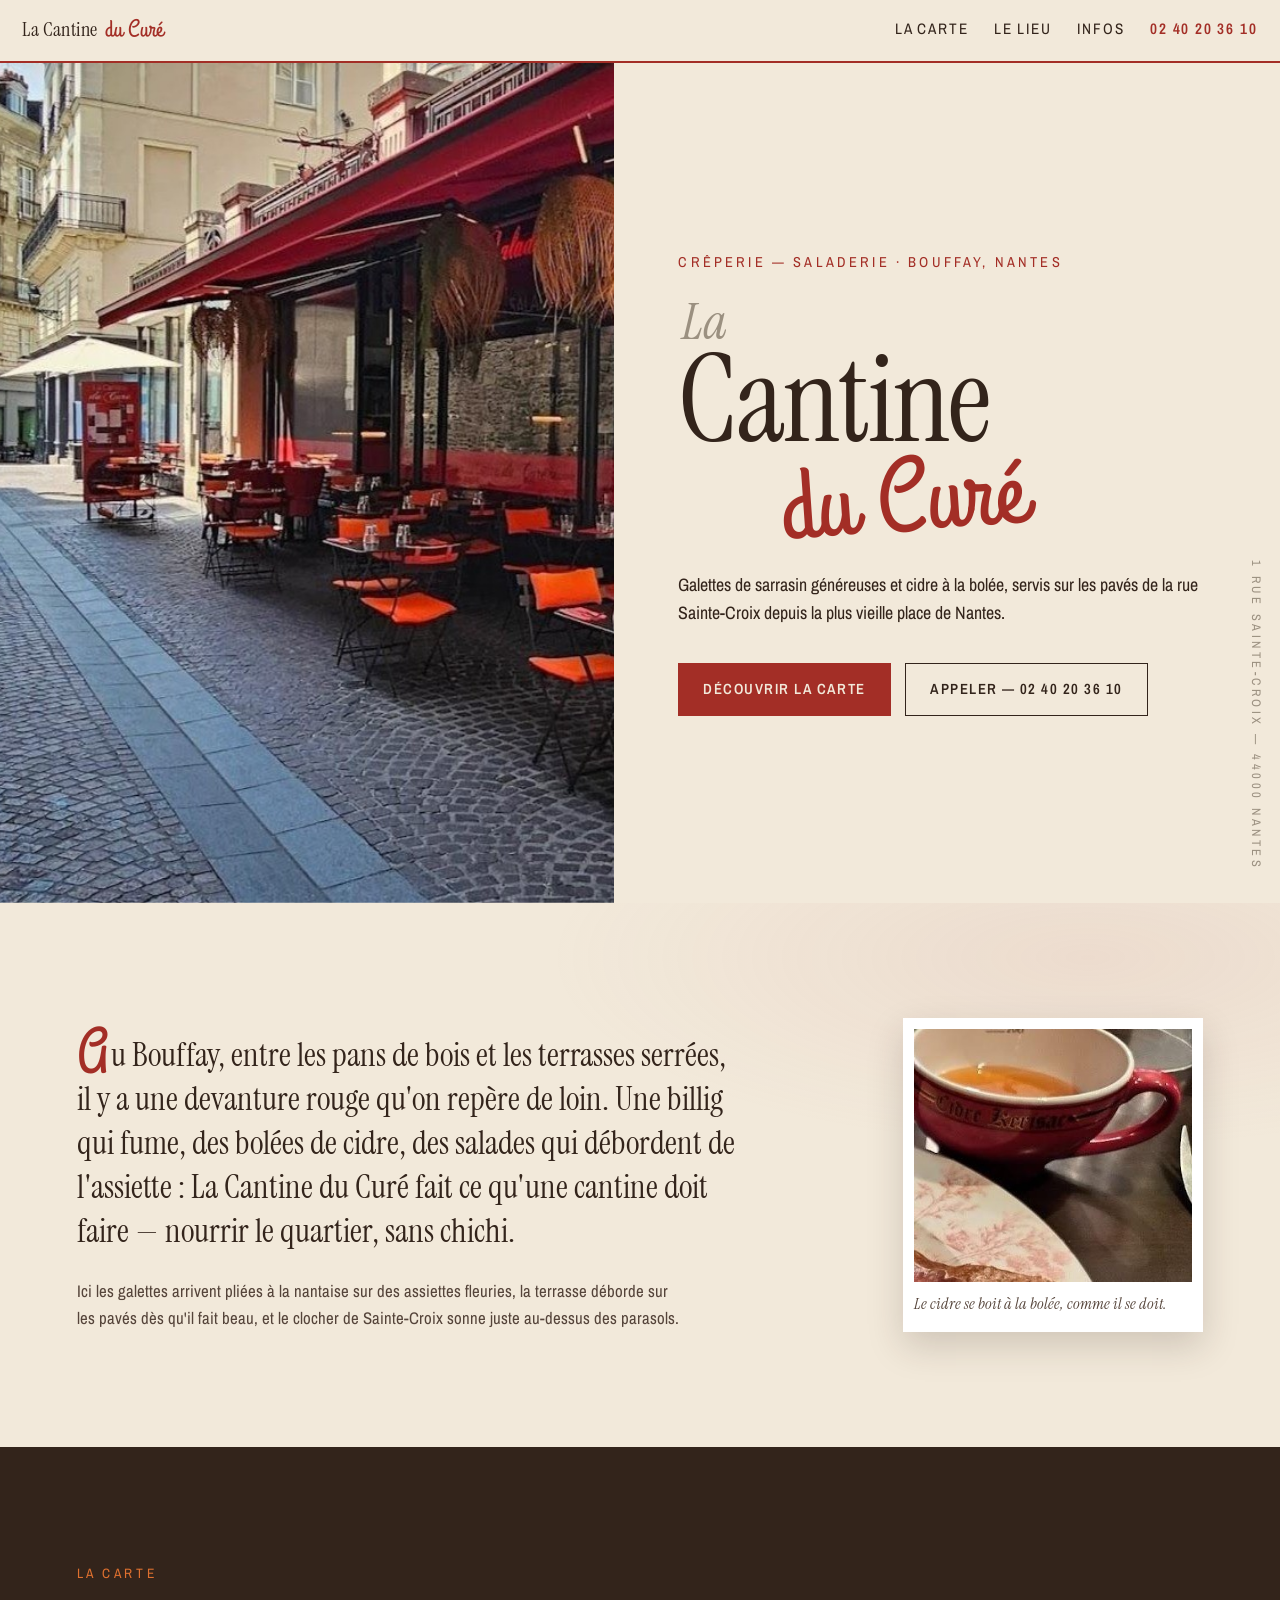
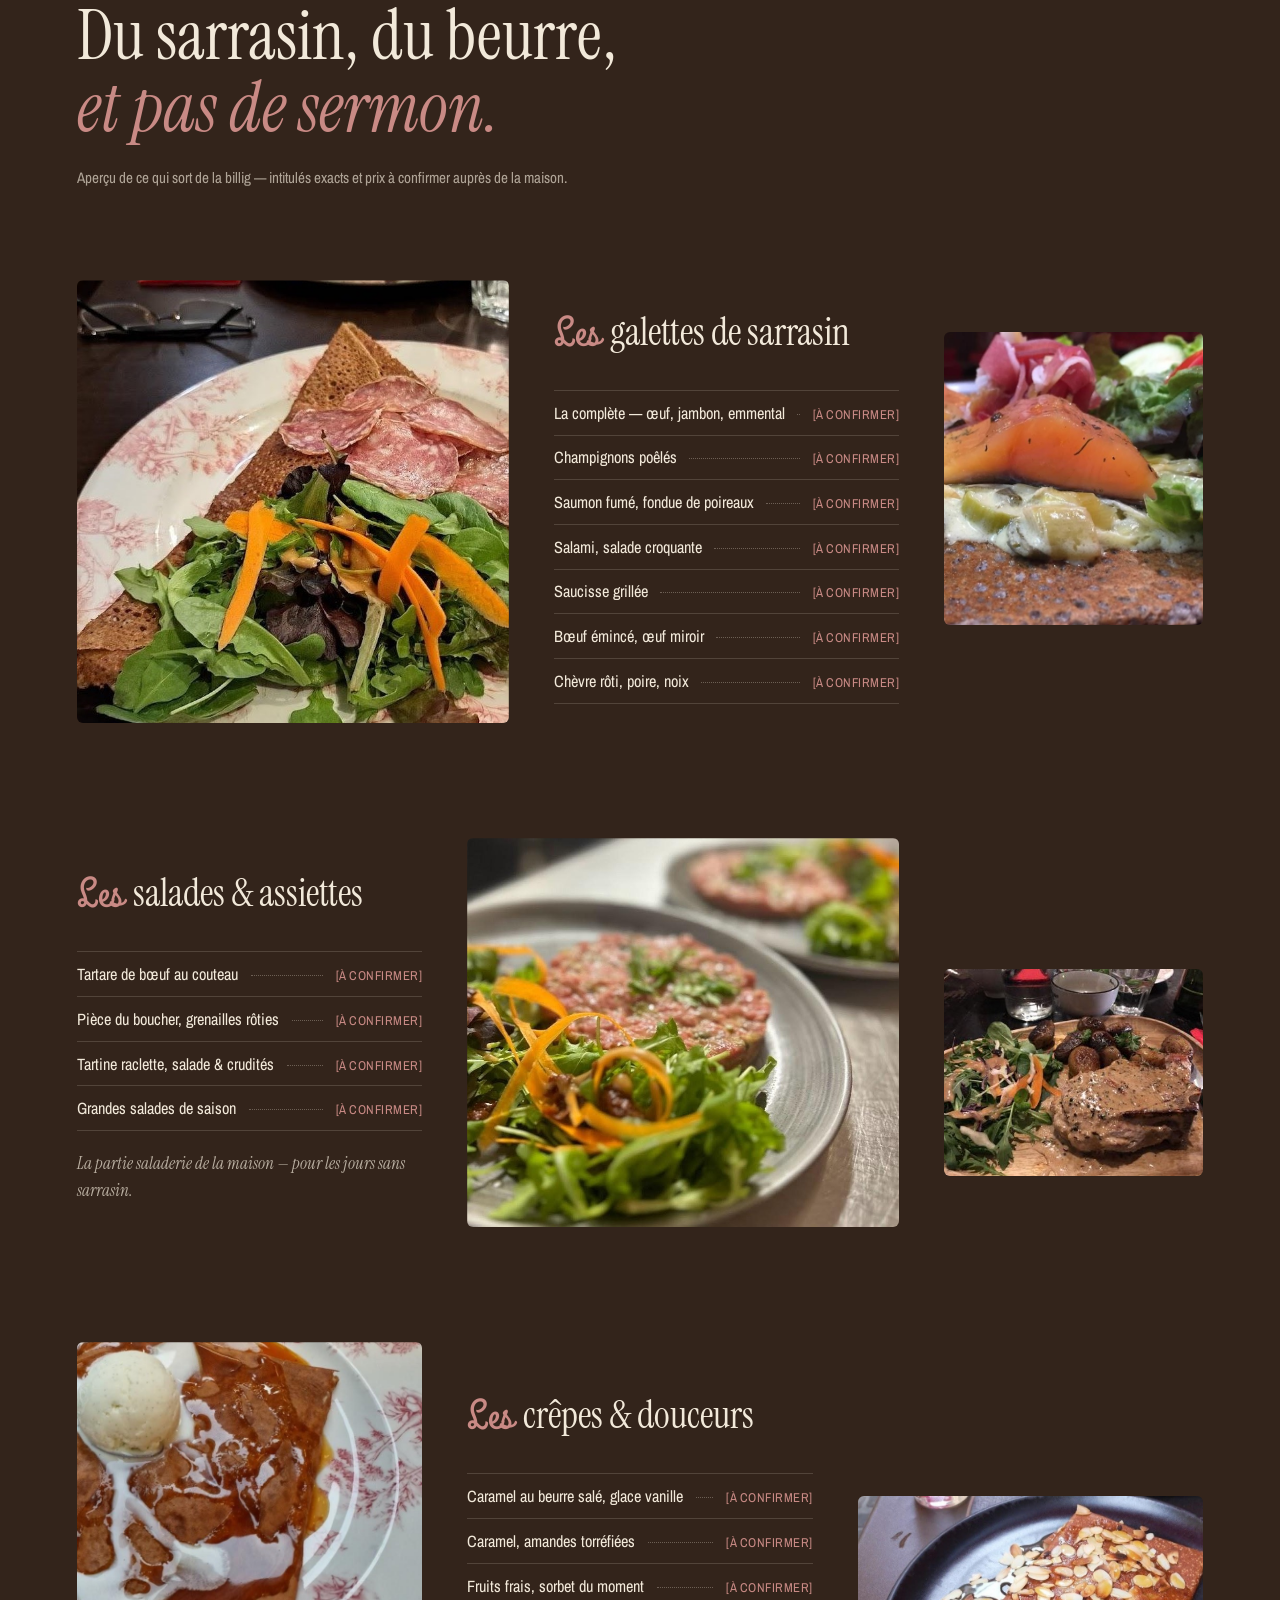
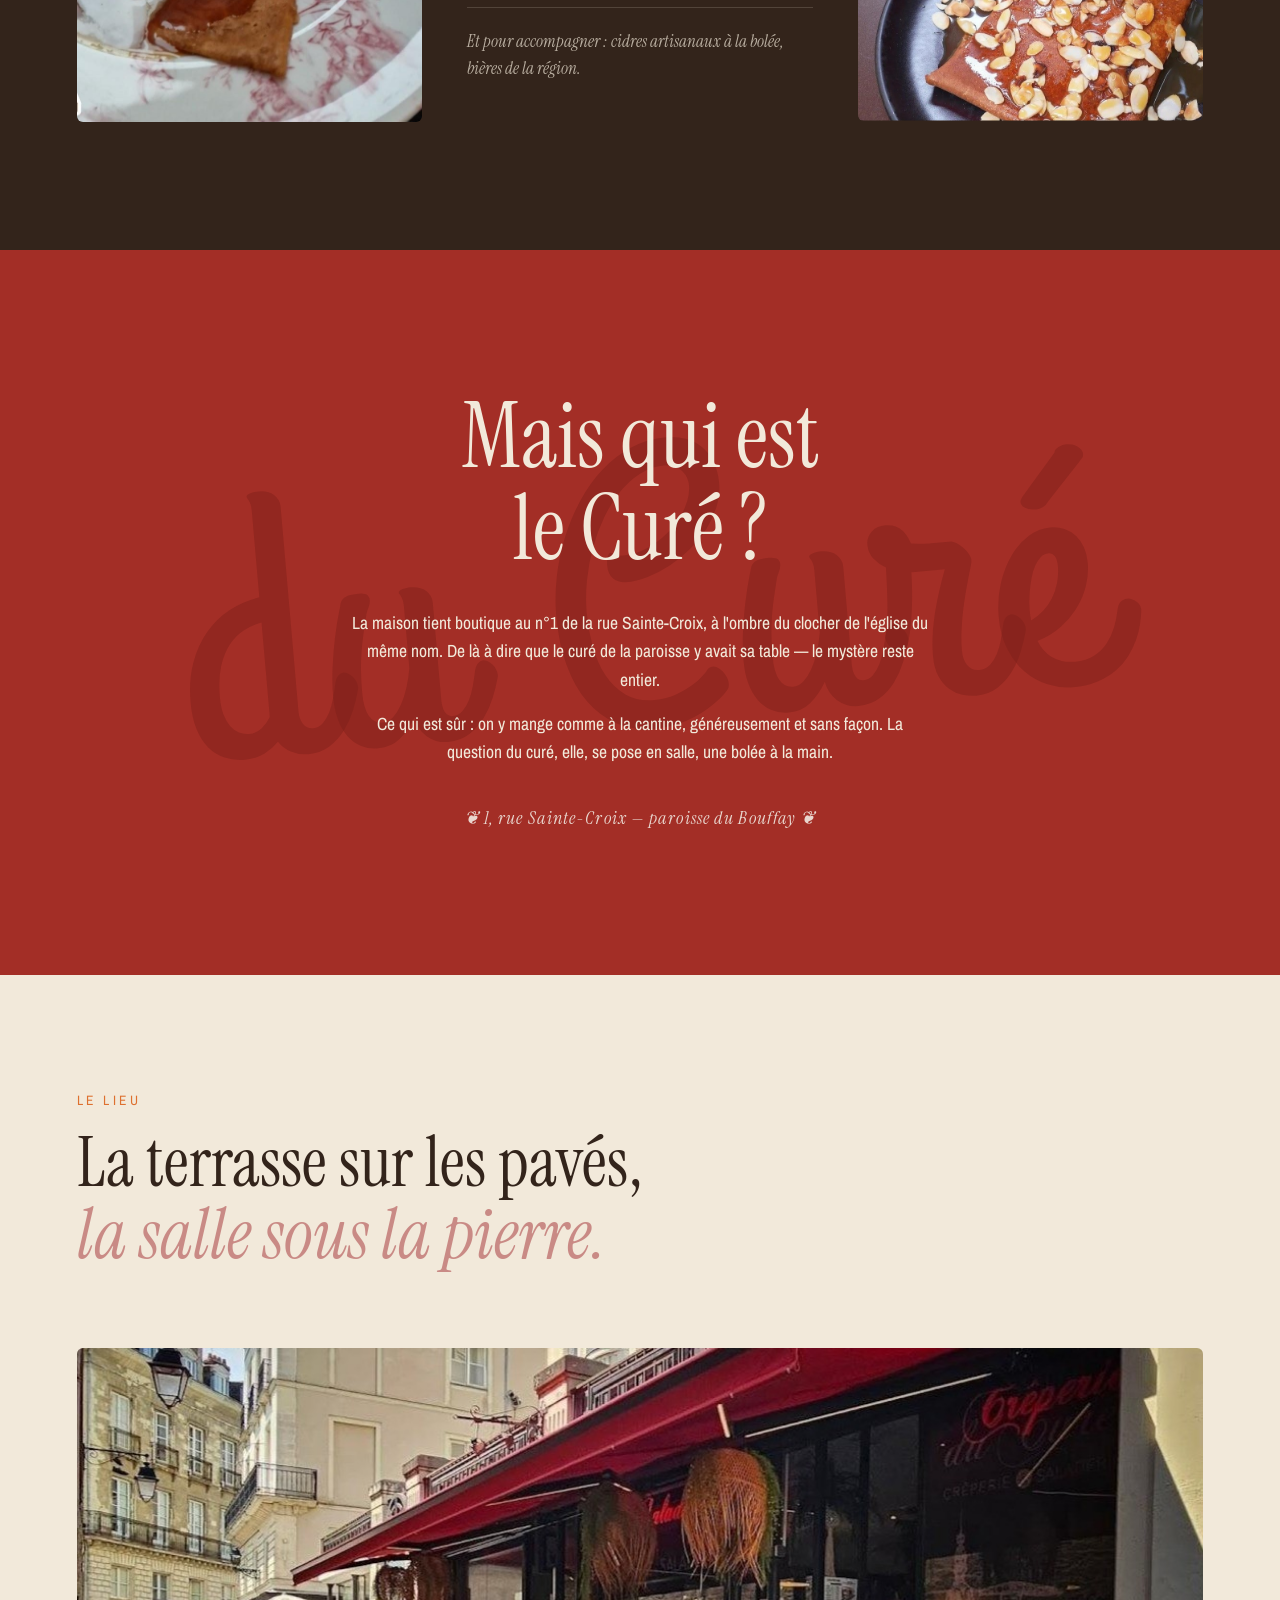
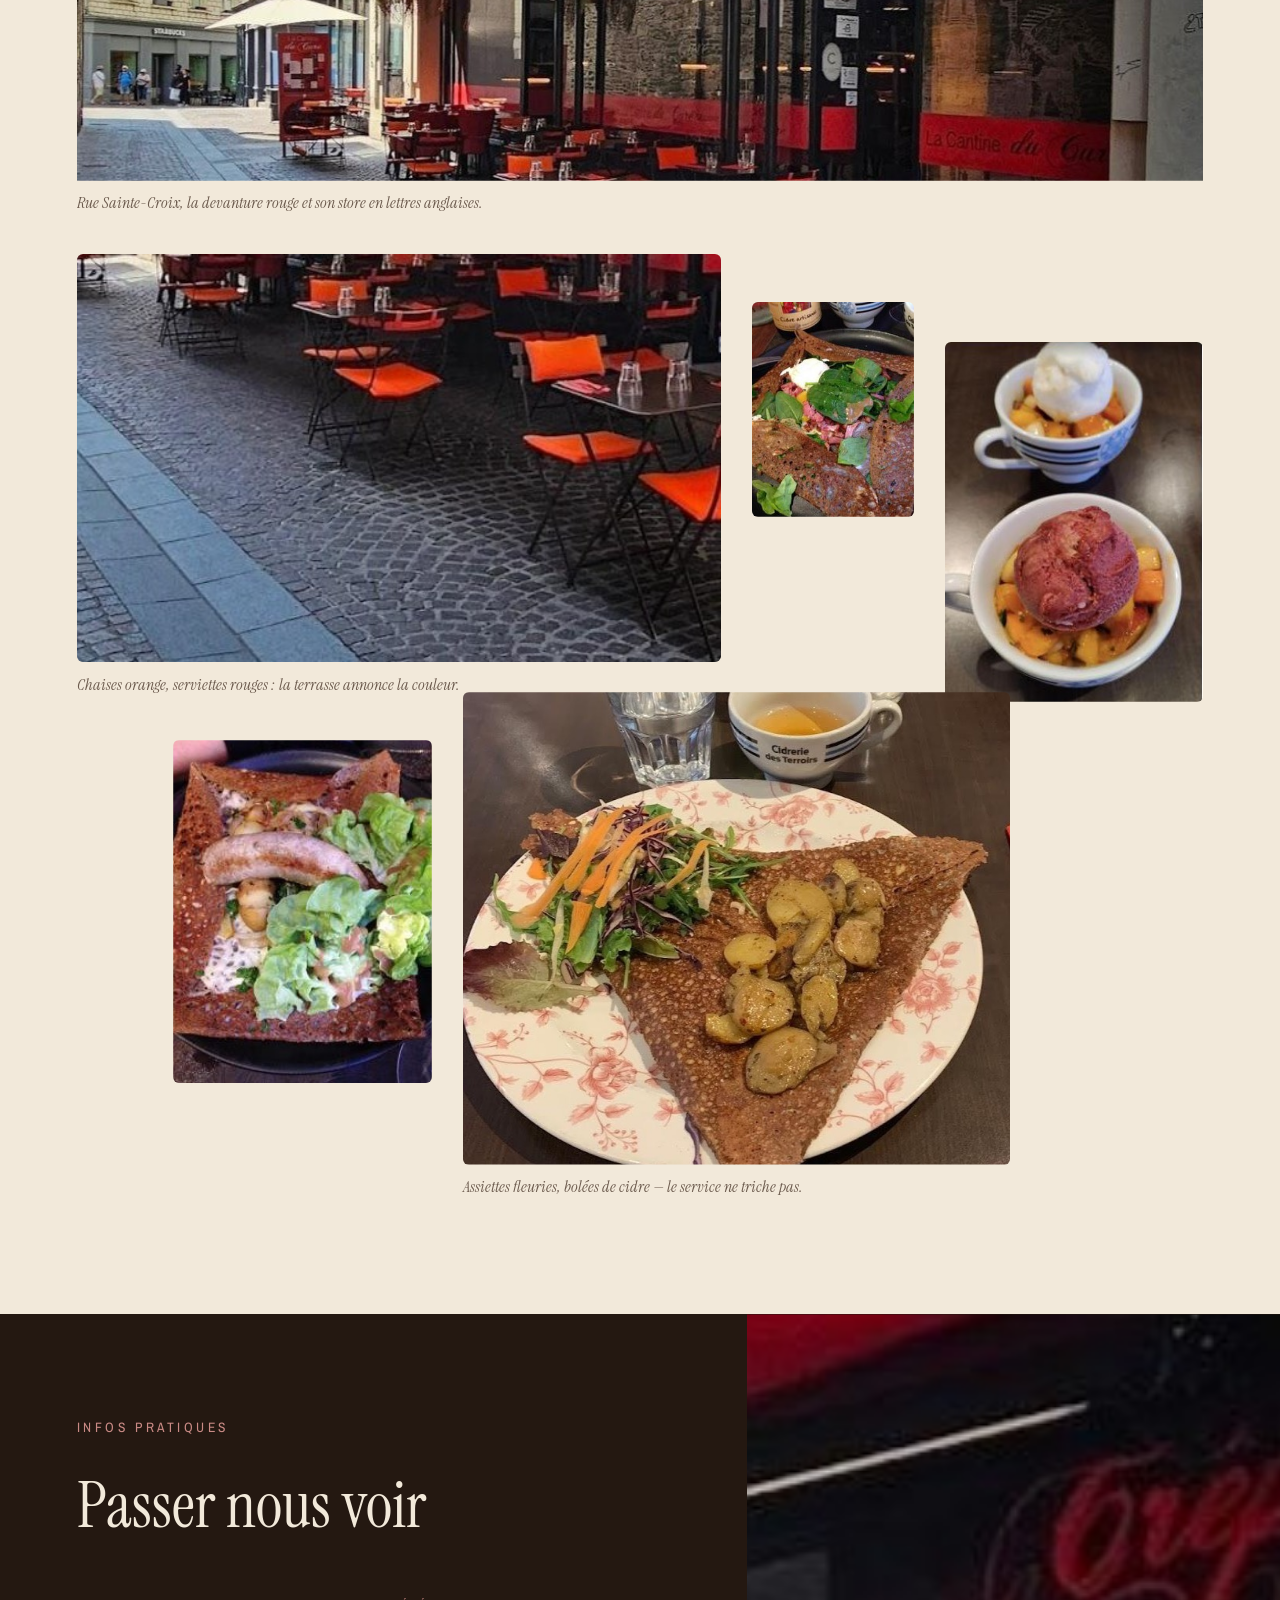
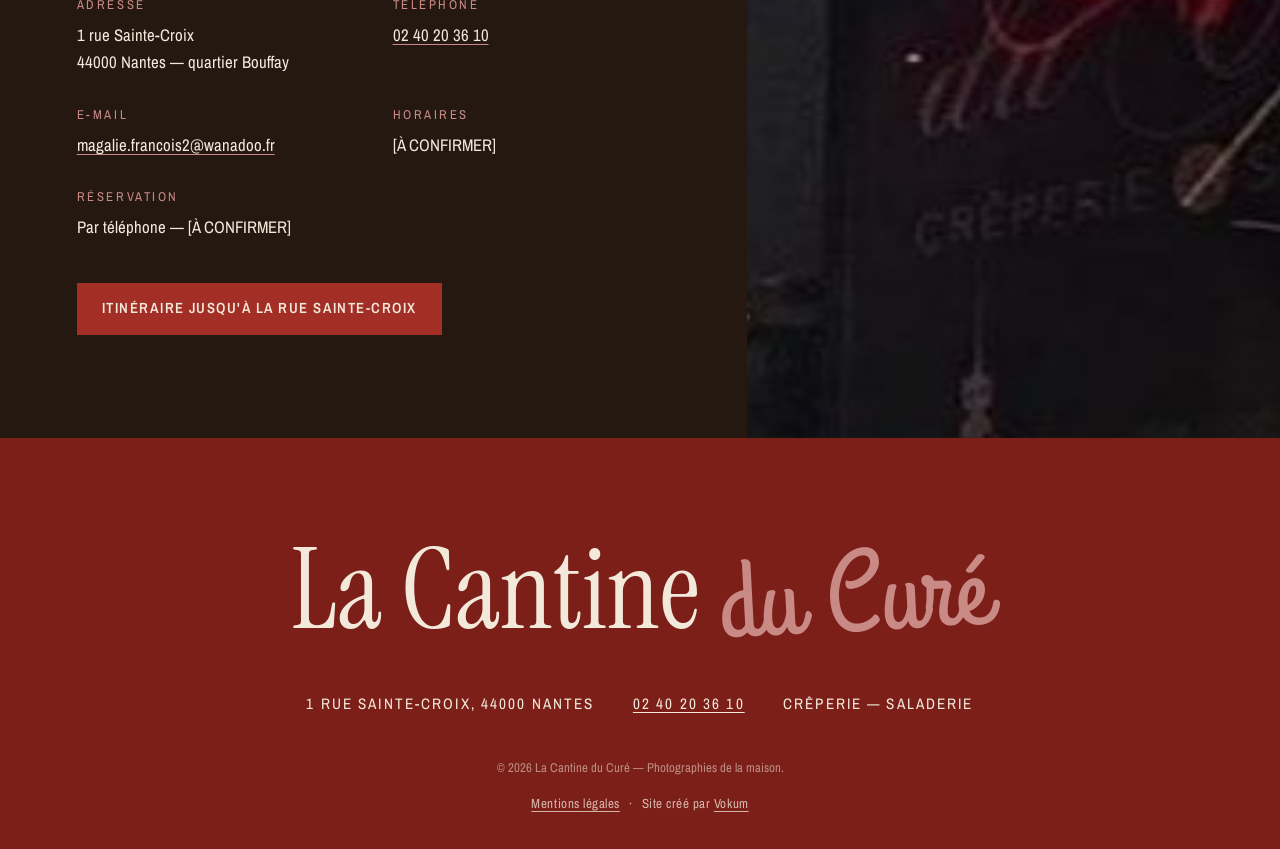
==== index.html @ c04c16e2 "Site La Cantine du Curé : DA paroisse gourmande, animation d'ouverture, mentions légales Co-Authored" ====
<!DOCTYPE html>
<html lang="fr">
<head>
  <meta charset="UTF-8">
  <meta name="viewport" content="width=device-width, initial-scale=1.0">
  <title>La Cantine du Curé — Crêperie &amp; saladerie au Bouffay, Nantes</title>
  <meta name="description" content="La Cantine du Curé, crêperie-saladerie au cœur du Bouffay à Nantes. Galettes de sarrasin généreuses, cidre à la bolée et terrasse sur les pavés de la rue Sainte-Croix.">
  <meta property="og:title" content="La Cantine du Curé — Crêperie &amp; saladerie au Bouffay, Nantes">
  <meta property="og:description" content="Galettes de sarrasin, cidre à la bolée et terrasse sur les pavés, à l'ombre du clocher de Sainte-Croix.">
  <meta property="og:image" content="photos/facade.jpg">
  <meta property="og:type" content="website">
  <meta property="og:locale" content="fr_FR">
  <link rel="preconnect" href="https://fonts.googleapis.com">
  <link rel="preconnect" href="https://fonts.gstatic.com" crossorigin>
  <link href="https://fonts.googleapis.com/css2?family=Instrument+Serif:ital@0;1&family=Grand+Hotel&family=Archivo+Narrow:wght@400;500;600&display=swap" rel="stylesheet">
  <link rel="stylesheet" href="styles.css">
  <script>
    (function () {
      var noanim = window.location.search.indexOf('noanim') !== -1;
      var reduce = window.matchMedia && window.matchMedia('(prefers-reduced-motion: reduce)').matches;
      if (!noanim && !reduce) document.documentElement.classList.add('anim-open');
    })();
  </script>
  <script type="application/ld+json">
  {
    "@context": "https://schema.org",
    "@type": "Restaurant",
    "name": "La Cantine du Curé",
    "servesCuisine": ["Crêperie", "Saladerie"],
    "address": {
      "@type": "PostalAddress",
      "streetAddress": "1 rue Sainte-Croix",
      "addressLocality": "Nantes",
      "postalCode": "44000",
      "addressCountry": "FR"
    },
    "telephone": "+33240203610",
    "email": "magalie.francois2@wanadoo.fr"
  }
  </script>
</head>
<body>

  <div class="ouverture" id="ouverture" aria-hidden="true">
    <div class="ouverture-inner">
      <p class="ouverture-sur">Crêperie — Saladerie · Bouffay</p>
      <p class="ouverture-cantine">La Cantine</p>
      <p class="ouverture-cure">du Curé</p>
      <p class="ouverture-orn">❦</p>
    </div>
  </div>

  <a class="skip-link" href="#carte">Aller à la carte</a>

  <header class="site-header" id="haut">
    <a href="#haut" class="brand" aria-label="La Cantine du Curé — retour en haut">
      <span class="brand-cantine">La Cantine</span>
      <span class="brand-cure">du Curé</span>
    </a>
    <nav class="site-nav" aria-label="Navigation principale">
      <a href="#carte">La carte</a>
      <a href="#lieu">Le lieu</a>
      <a href="#infos">Infos</a>
      <a href="tel:+33240203610" class="nav-tel">02 40 20 36 10</a>
    </nav>
    <button class="nav-toggle" aria-label="Ouvrir le menu" aria-expanded="false" aria-controls="menu-mobile">
      <span></span><span></span>
    </button>
  </header>

  <div class="menu-mobile" id="menu-mobile" hidden>
    <a href="#carte">La carte</a>
    <a href="#lieu">Le lieu</a>
    <a href="#infos">Infos</a>
    <a href="tel:+33240203610">02 40 20 36 10</a>
  </div>

  <!-- ============ HERO ============ -->
  <section class="hero">
    <figure class="hero-photo">
      <img src="photos/facade.jpg" alt="La façade rouge de La Cantine du Curé et sa terrasse aux chaises orange, sur les pavés de la rue Sainte-Croix à Nantes" fetchpriority="high">
    </figure>
    <div class="hero-panel">
      <p class="hero-sur">Crêperie — Saladerie · Bouffay, Nantes</p>
      <h1 class="hero-titre">
        <span class="ht-1">La</span>
        <span class="ht-2">Cantine</span>
        <span class="ht-3">du Curé</span>
      </h1>
      <p class="hero-promesse">Galettes de sarrasin généreuses et cidre à la bolée, servis sur les pavés de la rue Sainte-Croix depuis la plus vieille place de Nantes.</p>
      <div class="hero-actions">
        <a class="btn btn-plein" href="#carte">Découvrir la carte</a>
        <a class="btn btn-ligne" href="tel:+33240203610">Appeler — 02 40 20 36 10</a>
      </div>
    </div>
    <p class="hero-vertical" aria-hidden="true">1 rue Sainte-Croix — 44000 Nantes</p>
  </section>

  <!-- ============ INTRO ============ -->
  <section class="intro">
    <div class="intro-texte reveal">
      <p class="intro-lead"><span class="lettrine">A</span>u Bouffay, entre les pans de bois et les terrasses serrées, il y a une devanture rouge qu'on repère de loin. Une billig qui fume, des bolées de cidre, des salades qui débordent de l'assiette&nbsp;: La Cantine du Curé fait ce qu'une cantine doit faire — nourrir le quartier, sans chichi.</p>
      <p>Ici les galettes arrivent pliées à la nantaise sur des assiettes fleuries, la terrasse déborde sur les pavés dès qu'il fait beau, et le clocher de Sainte-Croix sonne juste au-dessus des parasols.</p>
    </div>
    <figure class="intro-bolee reveal">
      <img src="photos/bolee-cidre.jpg" alt="Bolée de cidre Kerisac en céramique rouge" loading="lazy">
      <figcaption>Le cidre se boit à la bolée, comme il se doit.</figcaption>
    </figure>
  </section>

  <!-- ============ CARTE ============ -->
  <section class="carte" id="carte">
    <header class="carte-entete reveal">
      <p class="sur-titre">La carte</p>
      <h2>Du sarrasin, du beurre,<br><em>et pas de sermon.</em></h2>
      <p class="carte-note">Aperçu de ce qui sort de la billig — intitulés exacts et prix à confirmer auprès de la maison.</p>
    </header>

    <!-- Volet galettes -->
    <article class="volet volet-galettes">
      <figure class="volet-photo reveal-clip">
        <img src="photos/galette-salami.jpg" alt="Galette de sarrasin au salami et salade, servie sur une assiette en toile de Jouy avec une bolée de cidre Kerisac" loading="lazy">
      </figure>
      <div class="volet-liste reveal">
        <h3><span class="script-accent">Les</span> galettes de sarrasin</h3>
        <ul class="menu-liste">
          <li><span class="plat">La complète — œuf, jambon, emmental</span><span class="prix">[À CONFIRMER]</span></li>
          <li><span class="plat">Champignons poêlés</span><span class="prix">[À CONFIRMER]</span></li>
          <li><span class="plat">Saumon fumé, fondue de poireaux</span><span class="prix">[À CONFIRMER]</span></li>
          <li><span class="plat">Salami, salade croquante</span><span class="prix">[À CONFIRMER]</span></li>
          <li><span class="plat">Saucisse grillée</span><span class="prix">[À CONFIRMER]</span></li>
          <li><span class="plat">Bœuf émincé, œuf miroir</span><span class="prix">[À CONFIRMER]</span></li>
          <li><span class="plat">Chèvre rôti, poire, noix</span><span class="prix">[À CONFIRMER]</span></li>
        </ul>
      </div>
      <figure class="volet-insert reveal-clip">
        <img src="photos/galette-saumon.jpg" alt="Gros plan sur une galette au saumon fumé et à la fondue de poireaux" loading="lazy">
      </figure>
    </article>

    <!-- Volet assiettes -->
    <article class="volet volet-assiettes">
      <div class="volet-liste reveal">
        <h3><span class="script-accent">Les</span> salades &amp; assiettes</h3>
        <ul class="menu-liste">
          <li><span class="plat">Tartare de bœuf au couteau</span><span class="prix">[À CONFIRMER]</span></li>
          <li><span class="plat">Pièce du boucher, grenailles rôties</span><span class="prix">[À CONFIRMER]</span></li>
          <li><span class="plat">Tartine raclette, salade &amp; crudités</span><span class="prix">[À CONFIRMER]</span></li>
          <li><span class="plat">Grandes salades de saison</span><span class="prix">[À CONFIRMER]</span></li>
        </ul>
        <p class="volet-mention">La partie saladerie de la maison — pour les jours sans sarrasin.</p>
      </div>
      <figure class="volet-photo reveal-clip">
        <img src="photos/tartare.jpg" alt="Tartare de bœuf au couteau et salade aux copeaux de carotte" loading="lazy">
      </figure>
      <figure class="volet-insert insert-bas reveal-clip">
        <img src="photos/piece-boucher.jpg" alt="Pièce du boucher sauce au poivre et pommes grenailles" loading="lazy">
      </figure>
    </article>

    <!-- Volet douceurs -->
    <article class="volet volet-douceurs">
      <figure class="volet-photo reveal-clip">
        <img src="photos/crepe-glace-caramel.jpg" alt="Crêpe au caramel au beurre salé et glace vanille sur assiette en toile de Jouy" loading="lazy">
      </figure>
      <div class="volet-liste reveal">
        <h3><span class="script-accent">Les</span> crêpes &amp; douceurs</h3>
        <ul class="menu-liste">
          <li><span class="plat">Caramel au beurre salé, glace vanille</span><span class="prix">[À CONFIRMER]</span></li>
          <li><span class="plat">Caramel, amandes torréfiées</span><span class="prix">[À CONFIRMER]</span></li>
          <li><span class="plat">Fruits frais, sorbet du moment</span><span class="prix">[À CONFIRMER]</span></li>
        </ul>
        <p class="volet-mention">Et pour accompagner&nbsp;: cidres artisanaux à la bolée, bières de la région.</p>
      </div>
      <figure class="volet-insert reveal-clip">
        <img src="photos/crepe-caramel-amandes.jpg" alt="Crêpe nappée de caramel et d'amandes effilées torréfiées, servie en terrasse" loading="lazy">
      </figure>
    </article>
  </section>

  <!-- ============ SIGNATURE ============ -->
  <section class="cure">
    <div class="cure-inner">
      <p class="cure-script" aria-hidden="true">du Curé</p>
      <h2 class="reveal">Mais qui est<br>le Curé&nbsp;?</h2>
      <div class="cure-texte reveal">
        <p>La maison tient boutique au n°1 de la rue Sainte-Croix, à l'ombre du clocher de l'église du même nom. De là à dire que le curé de la paroisse y avait sa table&nbsp;— le mystère reste entier.</p>
        <p>Ce qui est sûr&nbsp;: on y mange comme à la cantine, généreusement et sans façon. La question du curé, elle, se pose en salle, une bolée à la main.</p>
      </div>
      <p class="cure-adresse reveal">❦ 1, rue Sainte-Croix — paroisse du Bouffay ❦</p>
    </div>
  </section>

  <!-- ============ LIEU / AMBIANCE ============ -->
  <section class="lieu" id="lieu">
    <header class="lieu-entete reveal">
      <p class="sur-titre">Le lieu</p>
      <h2>La terrasse sur les pavés,<br><em>la salle sous la pierre.</em></h2>
    </header>

    <figure class="lieu-bandeau reveal-clip">
      <img src="photos/facade-bandeau.jpg" alt="Le store rouge de la crêperie et les toits du Bouffay, rue Sainte-Croix" loading="lazy">
      <figcaption>Rue Sainte-Croix, la devanture rouge et son store en lettres anglaises.</figcaption>
    </figure>

    <div class="lieu-galerie">
      <figure class="lg-terrasse reveal-clip">
        <img src="photos/terrasse.jpg" alt="Les chaises pliantes orange de la terrasse sur les pavés du Bouffay" loading="lazy">
        <figcaption>Chaises orange, serviettes rouges&nbsp;: la terrasse annonce la couleur.</figcaption>
      </figure>
      <figure class="lg-oeuf reveal-clip">
        <img src="photos/galette-oeuf.jpg" alt="Galette garnie servie sur plaque, vue en salle" loading="lazy">
      </figure>
      <figure class="lg-sorbet reveal-clip">
        <img src="photos/dessert-sorbet.jpg" alt="Coupes de fruits frais et sorbets dans des bols en céramique" loading="lazy">
      </figure>
      <figure class="lg-saucisse reveal-clip">
        <img src="photos/galette-saucisse.jpg" alt="Galette à la saucisse grillée et salade verte" loading="lazy">
      </figure>
      <figure class="lg-champi reveal-clip">
        <img src="photos/galette-champignons.jpg" alt="Galette aux champignons poêlés sur assiette en toile de Jouy, bolée de la Cidrerie des Terroirs" loading="lazy">
        <figcaption>Assiettes fleuries, bolées de cidre — le service ne triche pas.</figcaption>
      </figure>
    </div>
  </section>

  <!-- ============ INFOS ============ -->
  <section class="infos" id="infos">
    <div class="infos-bloc reveal">
      <p class="sur-titre clair">Infos pratiques</p>
      <h2>Passer nous voir</h2>
      <dl class="infos-liste">
        <div>
          <dt>Adresse</dt>
          <dd>1 rue Sainte-Croix<br>44000 Nantes — quartier Bouffay</dd>
        </div>
        <div>
          <dt>Téléphone</dt>
          <dd><a href="tel:+33240203610">02 40 20 36 10</a></dd>
        </div>
        <div>
          <dt>E-mail</dt>
          <dd><a href="mailto:magalie.francois2@wanadoo.fr">magalie.francois2@wanadoo.fr</a></dd>
        </div>
        <div>
          <dt>Horaires</dt>
          <dd>[À CONFIRMER]</dd>
        </div>
        <div>
          <dt>Réservation</dt>
          <dd>Par téléphone — [À CONFIRMER]</dd>
        </div>
      </dl>
      <a class="btn btn-plein" href="https://www.google.com/maps/dir/?api=1&destination=1+rue+Sainte-Croix+44000+Nantes" target="_blank" rel="noopener">Itinéraire jusqu'à la rue Sainte-Croix</a>
    </div>
    <figure class="infos-photo reveal-clip">
      <img src="photos/enseigne-script.jpg" alt="Le lettrage anglais « Crêperie du Curé » peint sur le store rouge" loading="lazy">
    </figure>
  </section>

  <!-- ============ FOOTER ============ -->
  <footer class="footer">
    <p class="footer-script">La Cantine <span>du Curé</span></p>
    <div class="footer-ligne">
      <p>1 rue Sainte-Croix, 44000 Nantes</p>
      <a href="tel:+33240203610">02 40 20 36 10</a>
      <p>Crêperie — Saladerie</p>
    </div>
    <p class="footer-mention">© <span id="annee">2026</span> La Cantine du Curé — Photographies de la maison.</p>
    <p class="footer-legal">
      <a href="mentions-legales.html">Mentions légales</a>
      <span aria-hidden="true">·</span>
      Site créé par <a href="https://vokumagency.com" target="_blank" rel="noopener">Vokum</a>
    </p>
  </footer>

  <script src="script.js"></script>
</body>
</html>
---- styles.css ----
/* ==========================================================
   La Cantine du Curé — Bouffay, Nantes
   DA « La paroisse gourmande » : carmin du store, crème beurre,
   rose toile de Jouy, brun sarrasin, orange des chaises.
   ========================================================== */

:root {
  --creme: #F2E9DA;
  --creme-fonce: #E9DCC8;
  --carmin: #A32E26;
  --carmin-sombre: #7C1F19;
  --rose-toile: #C98A85;
  --rose-pale: #E9D6CE;
  --sarrasin: #33241B;
  --sarrasin-nuit: #241811;
  --orange-chaise: #DE702F;
  --pierre: #9B9080;

  --serif: "Instrument Serif", Georgia, serif;
  --script: "Grand Hotel", cursive;
  --grotesque: "Archivo Narrow", "Helvetica Neue", Arial, sans-serif;
}

* { margin: 0; padding: 0; box-sizing: border-box; }

html { scroll-behavior: smooth; }

body {
  background: var(--creme);
  color: var(--sarrasin);
  font-family: var(--grotesque);
  font-size: 1.05rem;
  line-height: 1.6;
  -webkit-font-smoothing: antialiased;
}

img { max-width: 100%; height: auto; display: block; }

a { color: inherit; }

::selection { background: var(--carmin); color: var(--creme); }

.skip-link {
  position: absolute;
  left: -999px;
  top: 0;
  background: var(--carmin);
  color: var(--creme);
  padding: .6rem 1rem;
  z-index: 100;
}
.skip-link:focus { left: 0; }

/* ---------- Header ---------- */

.site-header {
  position: sticky;
  top: 0;
  z-index: 50;
  display: flex;
  align-items: center;
  justify-content: space-between;
  padding: .7rem 1.4rem;
  background: var(--creme);
  border-bottom: 2px solid var(--carmin);
}

.brand {
  text-decoration: none;
  display: flex;
  align-items: baseline;
  gap: .45rem;
}
.brand-cantine {
  font-family: var(--serif);
  font-size: 1.25rem;
  letter-spacing: .02em;
}
.brand-cure {
  font-family: var(--script);
  font-size: 1.5rem;
  color: var(--carmin);
}

.site-nav {
  display: flex;
  align-items: center;
  gap: 1.6rem;
}
.site-nav a {
  text-decoration: none;
  font-size: .95rem;
  text-transform: uppercase;
  letter-spacing: .12em;
  padding: .2rem 0;
  border-bottom: 2px solid transparent;
  transition: border-color .25s ease, color .25s ease;
}
.site-nav a:hover,
.site-nav a:focus-visible { border-color: var(--carmin); color: var(--carmin); }

.nav-tel {
  font-weight: 600;
  color: var(--carmin);
}

.nav-toggle {
  display: none;
  background: none;
  border: none;
  width: 42px;
  height: 36px;
  cursor: pointer;
  position: relative;
}
.nav-toggle span {
  position: absolute;
  left: 8px;
  right: 8px;
  height: 2px;
  background: var(--sarrasin);
  transition: transform .3s ease, top .3s ease;
}
.nav-toggle span:first-child { top: 13px; }
.nav-toggle span:last-child { top: 21px; }
.nav-toggle[aria-expanded="true"] span:first-child { top: 17px; transform: rotate(45deg); }
.nav-toggle[aria-expanded="true"] span:last-child { top: 17px; transform: rotate(-45deg); }

.menu-mobile[hidden] { display: none; }

.menu-mobile {
  position: sticky;
  top: 58px;
  z-index: 49;
  background: var(--carmin);
  display: flex;
  flex-direction: column;
  padding: 1rem 1.4rem 1.4rem;
  gap: .4rem;
}
.menu-mobile a {
  color: var(--creme);
  text-decoration: none;
  font-family: var(--serif);
  font-size: 1.6rem;
  padding: .35rem 0;
  border-bottom: 1px solid rgba(242, 233, 218, .25);
}

/* ---------- Boutons ---------- */

.btn {
  display: inline-block;
  text-decoration: none;
  font-family: var(--grotesque);
  font-weight: 600;
  font-size: .92rem;
  text-transform: uppercase;
  letter-spacing: .1em;
  padding: .85rem 1.5rem;
  transition: background .25s ease, color .25s ease, border-color .25s ease;
}
.btn-plein {
  background: var(--carmin);
  color: var(--creme);
  border: 1px solid var(--carmin);
}
.btn-plein:hover, .btn-plein:focus-visible {
  background: var(--carmin-sombre);
  border-color: var(--carmin-sombre);
}
.btn-ligne {
  border: 1px solid var(--sarrasin);
  color: var(--sarrasin);
}
.btn-ligne:hover, .btn-ligne:focus-visible {
  background: var(--sarrasin);
  color: var(--creme);
}

/* ---------- Hero ---------- */

.hero {
  position: relative;
  display: grid;
  grid-template-columns: minmax(0, 48%) minmax(0, 52%);
  min-height: calc(100vh - 60px);
  overflow: hidden;
}

.hero-photo {
  position: relative;
  overflow: hidden;
}
.hero-photo img {
  width: 100%;
  height: 100%;
  object-fit: cover;
  object-position: 62% 40%;
}

.hero-panel {
  display: flex;
  flex-direction: column;
  justify-content: center;
  padding: 4rem clamp(2rem, 6vw, 6rem) 4rem clamp(2rem, 5vw, 5rem);
  position: relative;
  background:
    linear-gradient(var(--creme), var(--creme)) padding-box;
}

.hero-sur {
  font-size: .9rem;
  text-transform: uppercase;
  letter-spacing: .22em;
  color: var(--carmin);
  margin-bottom: 1.6rem;
}

.hero-titre {
  font-family: var(--serif);
  font-weight: 400;
  line-height: .92;
  margin-bottom: 1.8rem;
}
.hero-titre span { display: block; }
.ht-1 {
  font-size: clamp(2rem, 4vw, 3.4rem);
  font-style: italic;
  color: var(--pierre);
  margin-left: .2rem;
}
.ht-2 {
  font-size: clamp(4.2rem, 9.5vw, 8.5rem);
  letter-spacing: -.015em;
}
.ht-3 {
  font-family: var(--script);
  font-size: clamp(3.6rem, 8vw, 7rem);
  color: var(--carmin);
  margin-left: clamp(2rem, 8vw, 8rem);
  margin-top: -.6rem;
  transform: rotate(-4deg);
}

.hero-promesse {
  max-width: 34rem;
  font-size: 1.12rem;
  margin-bottom: 2.2rem;
}

.hero-actions {
  display: flex;
  flex-wrap: wrap;
  gap: .9rem;
}

.hero-vertical {
  position: absolute;
  right: .9rem;
  bottom: 2rem;
  writing-mode: vertical-rl;
  font-size: .78rem;
  text-transform: uppercase;
  letter-spacing: .28em;
  color: var(--pierre);
}

/* ---------- Intro ---------- */

.intro {
  display: grid;
  grid-template-columns: minmax(0, 7fr) minmax(0, 4fr);
  gap: clamp(2rem, 6vw, 6rem);
  align-items: end;
  padding: clamp(4rem, 9vw, 8rem) clamp(1.4rem, 6vw, 7rem);
  background:
    radial-gradient(ellipse 60% 50% at 85% 10%, rgba(201, 138, 133, .14), transparent 70%),
    var(--creme);
}

.intro-lead {
  font-family: var(--serif);
  font-size: clamp(1.5rem, 2.6vw, 2.15rem);
  line-height: 1.32;
  margin-bottom: 1.6rem;
}

.lettrine {
  font-family: var(--script);
  font-size: 1.9em;
  color: var(--carmin);
  line-height: 0;
  vertical-align: -0.08em;
  padding-right: .05em;
}

.intro-texte > p:last-child {
  max-width: 38rem;
  color: #55443A;
}

.intro-bolee {
  max-width: 300px;
  justify-self: end;
  transform: rotate(2deg);
  background: #fff;
  padding: .7rem .7rem 1rem;
  box-shadow: 0 14px 34px rgba(51, 36, 27, .18);
}
.intro-bolee figcaption {
  font-family: var(--serif);
  font-style: italic;
  font-size: .98rem;
  padding-top: .6rem;
  color: #55443A;
}

/* ---------- Carte ---------- */

.carte {
  background: var(--sarrasin);
  color: var(--creme);
  padding: clamp(4rem, 9vw, 8rem) clamp(1.4rem, 6vw, 7rem) clamp(5rem, 10vw, 9rem);
}

.sur-titre {
  font-size: .85rem;
  text-transform: uppercase;
  letter-spacing: .26em;
  color: var(--orange-chaise);
  margin-bottom: 1rem;
}
.sur-titre.clair { color: var(--rose-toile); }

.carte-entete { max-width: 46rem; margin-bottom: clamp(3rem, 7vw, 6rem); }
.carte-entete h2,
.lieu-entete h2 {
  font-family: var(--serif);
  font-weight: 400;
  font-size: clamp(2.4rem, 5.4vw, 4.4rem);
  line-height: 1.04;
}
.carte-entete em, .lieu-entete em {
  color: var(--rose-toile);
}
.carte-note {
  margin-top: 1.4rem;
  font-size: .95rem;
  color: rgba(242, 233, 218, .65);
  max-width: 32rem;
}

.volet {
  display: grid;
  gap: clamp(1.4rem, 3.5vw, 3rem);
  align-items: center;
  margin-bottom: clamp(4rem, 9vw, 8rem);
}
.volet:last-child { margin-bottom: 0; }

.volet-galettes { grid-template-columns: minmax(0, 5fr) minmax(0, 4fr) minmax(0, 3fr); }
.volet-assiettes { grid-template-columns: minmax(0, 4fr) minmax(0, 5fr) minmax(0, 3fr); }
.volet-douceurs { grid-template-columns: minmax(0, 4fr) minmax(0, 4fr) minmax(0, 4fr); }

.volet-photo img, .volet-insert img {
  width: 100%;
  height: 100%;
  object-fit: cover;
}
.volet-photo { border-radius: 6px; overflow: hidden; }
.volet-insert {
  border-radius: 6px;
  overflow: hidden;
  align-self: start;
  margin-top: clamp(1rem, 4vw, 4rem);
}
.volet-insert.insert-bas { align-self: end; margin-top: 0; margin-bottom: clamp(1rem, 4vw, 4rem); }
.volet-galettes .volet-photo { aspect-ratio: 4 / 4.1; }
.volet-galettes .volet-insert { aspect-ratio: 3 / 3.4; }
.volet-assiettes .volet-photo { aspect-ratio: 4 / 3.6; }
.volet-assiettes .volet-insert { aspect-ratio: 3 / 2.4; }
.volet-douceurs .volet-photo { aspect-ratio: 3 / 3.3; }
.volet-douceurs .volet-insert { aspect-ratio: 4 / 2.6; margin-top: clamp(4rem, 12vw, 12rem); }

.volet-liste h3 {
  font-family: var(--serif);
  font-weight: 400;
  font-size: clamp(1.7rem, 3vw, 2.4rem);
  margin-bottom: 1.4rem;
}
.script-accent {
  font-family: var(--script);
  color: var(--rose-toile);
  font-size: 1.1em;
  padding-right: .1em;
}

.menu-liste { list-style: none; }
.menu-liste li {
  display: flex;
  align-items: baseline;
  gap: .8rem;
  padding: .55rem 0;
  border-bottom: 1px solid rgba(242, 233, 218, .16);
}
.menu-liste li:first-child { border-top: 1px solid rgba(242, 233, 218, .16); }
.plat { font-size: 1.02rem; }
.menu-liste li::after { content: ""; flex: 1; border-bottom: 1px dotted rgba(242, 233, 218, .3); order: 2; transform: translateY(-4px); }
.plat { order: 1; }
.prix {
  order: 3;
  font-size: .8rem;
  letter-spacing: .04em;
  color: var(--rose-toile);
  white-space: nowrap;
}

.volet-mention {
  margin-top: 1.2rem;
  font-family: var(--serif);
  font-style: italic;
  font-size: 1.05rem;
  color: rgba(242, 233, 218, .7);
}

/* ---------- Signature « Qui est le Curé ? » ---------- */

.cure {
  position: relative;
  background: var(--carmin);
  color: var(--creme);
  overflow: hidden;
}

.cure-inner {
  position: relative;
  max-width: 62rem;
  margin: 0 auto;
  padding: clamp(5rem, 11vw, 10rem) clamp(1.4rem, 6vw, 4rem);
  text-align: center;
}

.cure-script {
  position: absolute;
  inset: 0;
  display: flex;
  align-items: center;
  justify-content: center;
  font-family: var(--script);
  font-size: clamp(11rem, 30vw, 26rem);
  color: rgba(124, 31, 25, .45);
  white-space: nowrap;
  pointer-events: none;
  transform: rotate(-5deg);
}

.cure h2 {
  position: relative;
  font-family: var(--serif);
  font-weight: 400;
  font-size: clamp(2.8rem, 7vw, 5.6rem);
  line-height: 1.02;
  margin-bottom: 2.2rem;
}

.cure-texte {
  position: relative;
  max-width: 36rem;
  margin: 0 auto 2.4rem;
  font-size: 1.1rem;
}
.cure-texte p + p { margin-top: 1rem; }

.cure-adresse {
  position: relative;
  font-family: var(--serif);
  font-style: italic;
  font-size: 1.15rem;
  letter-spacing: .06em;
  color: var(--rose-pale);
}

/* ---------- Lieu ---------- */

.lieu {
  padding: clamp(4rem, 9vw, 8rem) clamp(1.4rem, 6vw, 7rem);
  background: var(--creme);
}

.lieu-entete { max-width: 46rem; margin-bottom: clamp(2.5rem, 6vw, 5rem); }

.lieu-bandeau {
  margin-bottom: clamp(1.4rem, 3vw, 2.6rem);
  border-radius: 6px;
  overflow: hidden;
}
.lieu-bandeau img {
  width: 100%;
  aspect-ratio: 1106 / 425;
  object-fit: cover;
}
.lieu-bandeau figcaption,
.lieu-galerie figcaption {
  font-family: var(--serif);
  font-style: italic;
  font-size: .98rem;
  color: #6B5A4D;
  padding-top: .6rem;
}

.lieu-galerie {
  display: grid;
  grid-template-columns: repeat(12, 1fr);
  gap: clamp(1rem, 2.4vw, 2rem);
  align-items: start;
}
.lieu-galerie figure { border-radius: 6px; }
.lieu-galerie img { border-radius: 6px; object-fit: cover; width: 100%; }

.lg-terrasse { grid-column: 1 / 8; }
.lg-terrasse img { aspect-ratio: 505 / 320; }
.lg-oeuf { grid-column: 8 / 10; margin-top: 3rem; }
.lg-oeuf img { aspect-ratio: 234 / 310; }
.lg-sorbet { grid-column: 10 / 13; margin-top: 5.5rem; }
.lg-sorbet img { aspect-ratio: 248 / 345; }
.lg-saucisse { grid-column: 2 / 5; margin-top: .5rem; }
.lg-saucisse img { aspect-ratio: 234 / 310; }
.lg-champi { grid-column: 5 / 11; margin-top: -2.5rem; }
.lg-champi img { aspect-ratio: 696 / 600; }

/* ---------- Infos ---------- */

.infos {
  display: grid;
  grid-template-columns: minmax(0, 7fr) minmax(0, 5fr);
  background: var(--sarrasin-nuit);
  color: var(--creme);
}

.infos-bloc {
  padding: clamp(4rem, 8vw, 7rem) clamp(1.4rem, 6vw, 6rem);
}

.infos h2 {
  font-family: var(--serif);
  font-weight: 400;
  font-size: clamp(2.4rem, 5vw, 4rem);
  margin-bottom: 2.4rem;
}

.infos-liste {
  display: grid;
  grid-template-columns: repeat(auto-fit, minmax(220px, 1fr));
  gap: 1.8rem 2.4rem;
  margin-bottom: 2.6rem;
  max-width: 40rem;
}
.infos-liste dt {
  font-size: .8rem;
  text-transform: uppercase;
  letter-spacing: .2em;
  color: var(--rose-toile);
  margin-bottom: .4rem;
}
.infos-liste dd a {
  color: var(--creme);
  text-decoration-color: var(--rose-toile);
  text-underline-offset: 3px;
}
.infos-liste dd a:hover, .infos-liste dd a:focus-visible { color: var(--rose-toile); }

.infos-photo {
  overflow: hidden;
  min-height: 320px;
}
.infos-photo img {
  width: 100%;
  height: 100%;
  object-fit: cover;
  object-position: center 30%;
}

/* ---------- Footer ---------- */

.footer {
  background: var(--carmin-sombre);
  color: var(--creme);
  text-align: center;
  padding: clamp(3.5rem, 8vw, 6rem) 1.4rem 2.2rem;
  overflow: hidden;
}

.footer-script {
  font-family: var(--serif);
  font-size: clamp(2.6rem, 9vw, 7rem);
  line-height: 1;
  margin-bottom: 2.4rem;
}
.footer-script span {
  font-family: var(--script);
  color: var(--rose-toile);
  display: inline-block;
  transform: rotate(-3deg);
}

.footer-ligne {
  display: flex;
  flex-wrap: wrap;
  justify-content: center;
  gap: .6rem 2.4rem;
  font-size: .95rem;
  text-transform: uppercase;
  letter-spacing: .14em;
  margin-bottom: 2.6rem;
}
.footer-ligne a { color: var(--creme); text-underline-offset: 3px; }

.footer-mention {
  font-size: .8rem;
  color: rgba(242, 233, 218, .55);
}

/* ---------- Reveals ---------- */

.reveal {
  opacity: 0;
  transform: translateY(26px);
  transition: opacity .8s cubic-bezier(.22, .61, .36, 1), transform .8s cubic-bezier(.22, .61, .36, 1);
}
.reveal.visible { opacity: 1; transform: none; }

.reveal-clip img {
  clip-path: inset(8% 0 8% 0);
  opacity: 0;
  transform: translateY(18px);
  transition: clip-path 1s cubic-bezier(.22, .61, .36, 1), opacity .8s ease, transform 1s cubic-bezier(.22, .61, .36, 1);
}
.reveal-clip.visible img {
  clip-path: inset(0 0 0 0);
  opacity: 1;
  transform: none;
}

html.noanim { scroll-behavior: auto; }
html.noanim .hero { min-height: 840px; }
html.noanim .reveal, html.noanim .reveal-clip img {
  opacity: 1 !important;
  transform: none !important;
  clip-path: none !important;
  transition: none !important;
}

@media (prefers-reduced-motion: reduce) {
  html { scroll-behavior: auto; }
  .reveal, .reveal-clip img {
    opacity: 1 !important;
    transform: none !important;
    clip-path: none !important;
    transition: none !important;
  }
}

/* ---------- Responsive ---------- */

@media (max-width: 980px) {
  .hero { grid-template-columns: 1fr; min-height: 0; }
  .hero-photo { order: -1; max-height: 62vh; }
  .hero-photo img { aspect-ratio: 742 / 640; }
  .hero-panel { padding: 2.6rem 1.4rem 3.4rem; }
  .hero-vertical { display: none; }

  .intro { grid-template-columns: 1fr; align-items: start; }
  .intro-bolee { justify-self: start; margin-left: 1rem; }

  .volet-galettes, .volet-assiettes, .volet-douceurs {
    grid-template-columns: 1fr 1fr;
  }
  .volet-galettes .volet-liste { grid-column: 1 / -1; order: 2; }
  .volet-galettes .volet-photo { order: 1; }
  .volet-galettes .volet-insert { order: 1; margin-top: 2.2rem; }
  .volet-assiettes .volet-liste { grid-column: 1 / -1; order: 2; }
  .volet-assiettes .volet-photo { order: 1; }
  .volet-assiettes .volet-insert { order: 1; margin-top: 2.2rem; margin-bottom: 0; align-self: start; }
  .volet-douceurs .volet-liste { grid-column: 1 / -1; order: 2; }
  .volet-douceurs .volet-photo { order: 1; }
  .volet-douceurs .volet-insert { order: 1; margin-top: 2.2rem; }

  .infos { grid-template-columns: 1fr; }
  .infos-photo { min-height: 220px; max-height: 320px; }
}

@media (max-width: 760px) {
  .site-nav { display: none; }
  .nav-toggle { display: block; }

  .lieu-galerie { grid-template-columns: repeat(6, 1fr); }
  .lg-terrasse { grid-column: 1 / -1; }
  .lg-oeuf { grid-column: 1 / 3; margin-top: 0; }
  .lg-sorbet { grid-column: 3 / 5; margin-top: 1.6rem; }
  .lg-saucisse { grid-column: 5 / 7; margin-top: .4rem; }
  .lg-champi { grid-column: 1 / -1; margin-top: 0; }

  .menu-liste li { flex-wrap: wrap; }
  .menu-liste li::after { display: none; }
  .prix { margin-left: auto; }
}

@media (max-width: 480px) {
  body { font-size: 1rem; }
  .hero-actions .btn { width: 100%; text-align: center; }
  .intro-bolee { max-width: 240px; margin-left: 0; }
  .cure-script { font-size: 9rem; }
}

/* ---------- Animation d'ouverture ---------- */
/* Visible uniquement si html.anim-open (JS + pas de reduced-motion / ?noanim) */

.ouverture { display: none; }

.anim-open .ouverture {
  display: flex;
  align-items: center;
  justify-content: center;
  position: fixed;
  inset: 0;
  z-index: 200;
  background: var(--creme);
  border-bottom: 3px solid var(--carmin);
  transition: transform 1s cubic-bezier(.76, 0, .24, 1);
}
.anim-open .ouverture::before {
  content: "";
  position: absolute;
  inset: 14px;
  border: 1px solid var(--carmin);
  opacity: .35;
  pointer-events: none;
}
.anim-open.ouverture-fin .ouverture { transform: translateY(-100%); }

.ouverture-inner { text-align: center; }

.ouverture-sur,
.ouverture-cantine,
.ouverture-cure,
.ouverture-orn {
  opacity: 0;
  transform: translateY(18px);
}
.anim-open .ouverture-sur,
.anim-open .ouverture-cantine,
.anim-open .ouverture-cure,
.anim-open .ouverture-orn {
  animation: ouverture-monte .8s cubic-bezier(.22, 1, .36, 1) forwards;
}

.ouverture-sur {
  font-size: .8rem;
  text-transform: uppercase;
  letter-spacing: .22em;
  color: var(--pierre);
  animation-delay: .15s !important;
}
.ouverture-cantine {
  font-family: var(--serif);
  font-size: clamp(2.6rem, 7vw, 4.6rem);
  line-height: 1.05;
  margin-top: .6rem;
  animation-delay: .3s !important;
}
.ouverture-cure {
  font-family: var(--script);
  font-size: clamp(2.4rem, 6.4vw, 4.2rem);
  color: var(--carmin);
  line-height: 1;
  animation-delay: .5s !important;
}
.ouverture-orn {
  color: var(--carmin);
  font-size: 1.2rem;
  margin-top: 1.2rem;
  animation-delay: .75s !important;
}

@keyframes ouverture-monte {
  to { opacity: 1; transform: translateY(0); }
}

/* Pendant l'ouverture : pas de scroll */
.anim-open:not(.ouverture-fin) body { overflow: hidden; }

/* Entrée du hero après l'ouverture */
.anim-open .hero-panel > * {
  opacity: 0;
  transform: translateY(22px);
}
.anim-open.ouverture-fin .hero-panel > * {
  animation: ouverture-monte .9s cubic-bezier(.22, 1, .36, 1) forwards;
}
.anim-open.ouverture-fin .hero-panel > :nth-child(1) { animation-delay: .35s; }
.anim-open.ouverture-fin .hero-panel > :nth-child(2) { animation-delay: .45s; }
.anim-open.ouverture-fin .hero-panel > :nth-child(3) { animation-delay: .58s; }
.anim-open.ouverture-fin .hero-panel > :nth-child(4) { animation-delay: .7s; }

.anim-open .hero-photo img {
  clip-path: inset(0 0 100% 0);
}
.anim-open.ouverture-fin .hero-photo img {
  animation: ouverture-photo 1.1s cubic-bezier(.76, 0, .24, 1) .15s forwards;
}
@keyframes ouverture-photo {
  to { clip-path: inset(0 0 0 0); }
}

/* ---------- Footer légal ---------- */

.footer-legal {
  margin-top: .9rem;
  font-size: .82rem;
  letter-spacing: .04em;
  opacity: .75;
}
.footer-legal a {
  color: inherit;
  text-underline-offset: 3px;
}
.footer-legal a:hover { color: var(--rose-toile); }
.footer-legal span { margin: 0 .35rem; }

/* ---------- Page mentions légales ---------- */

.legal {
  max-width: 720px;
  margin: 0 auto;
  padding: 4.5rem 1.4rem 5rem;
}
.legal h1 {
  font-family: var(--serif);
  font-size: clamp(2.2rem, 5vw, 3.2rem);
  line-height: 1.1;
}
.legal h1 em {
  font-family: var(--script);
  font-style: normal;
  color: var(--carmin);
}
.legal h2 {
  font-family: var(--serif);
  font-size: 1.45rem;
  margin: 2.6rem 0 .7rem;
  padding-top: 1.4rem;
  border-top: 1px solid var(--creme-fonce);
}
.legal p { margin-bottom: .8rem; }
.legal a { color: var(--carmin); text-underline-offset: 3px; }
.legal .legal-retour {
  display: inline-block;
  margin-top: 3rem;
  text-decoration: none;
  font-size: .9rem;
  text-transform: uppercase;
  letter-spacing: .12em;
  border-bottom: 2px solid var(--carmin);
  padding-bottom: .2rem;
}
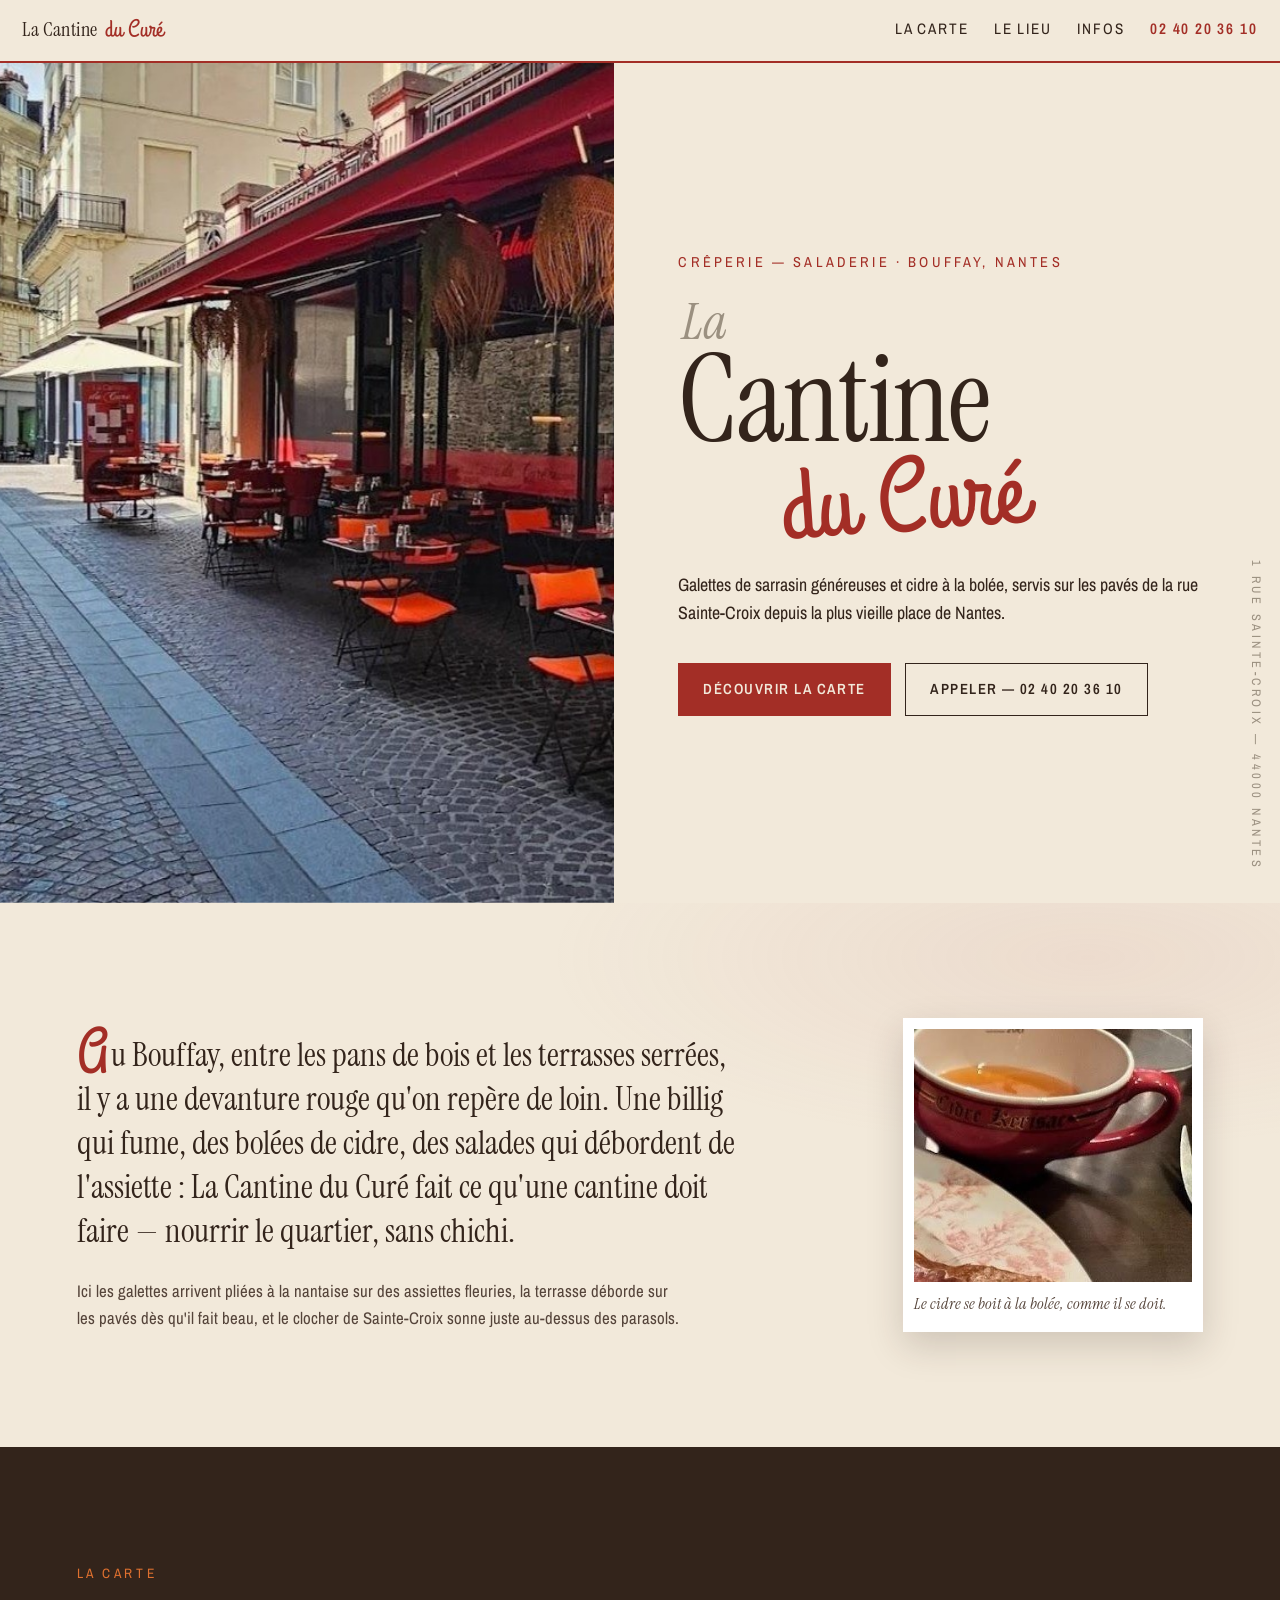
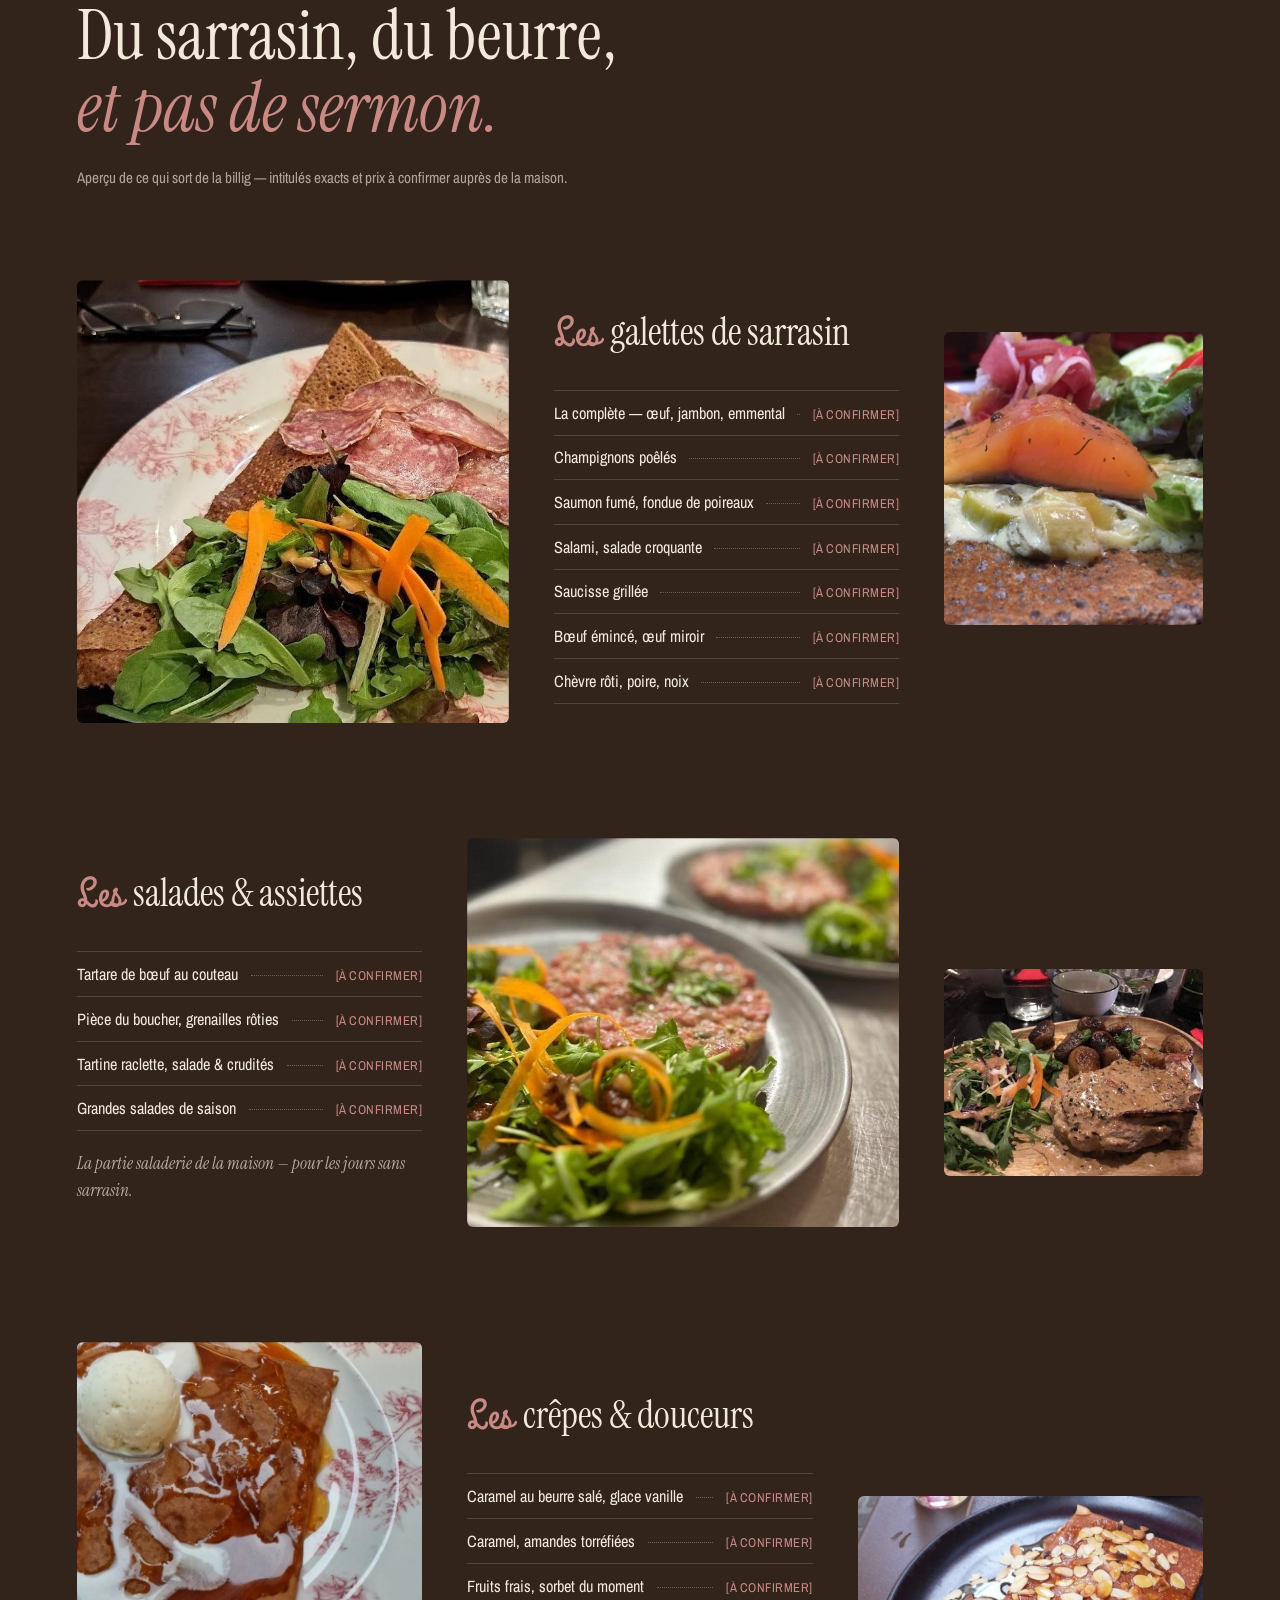
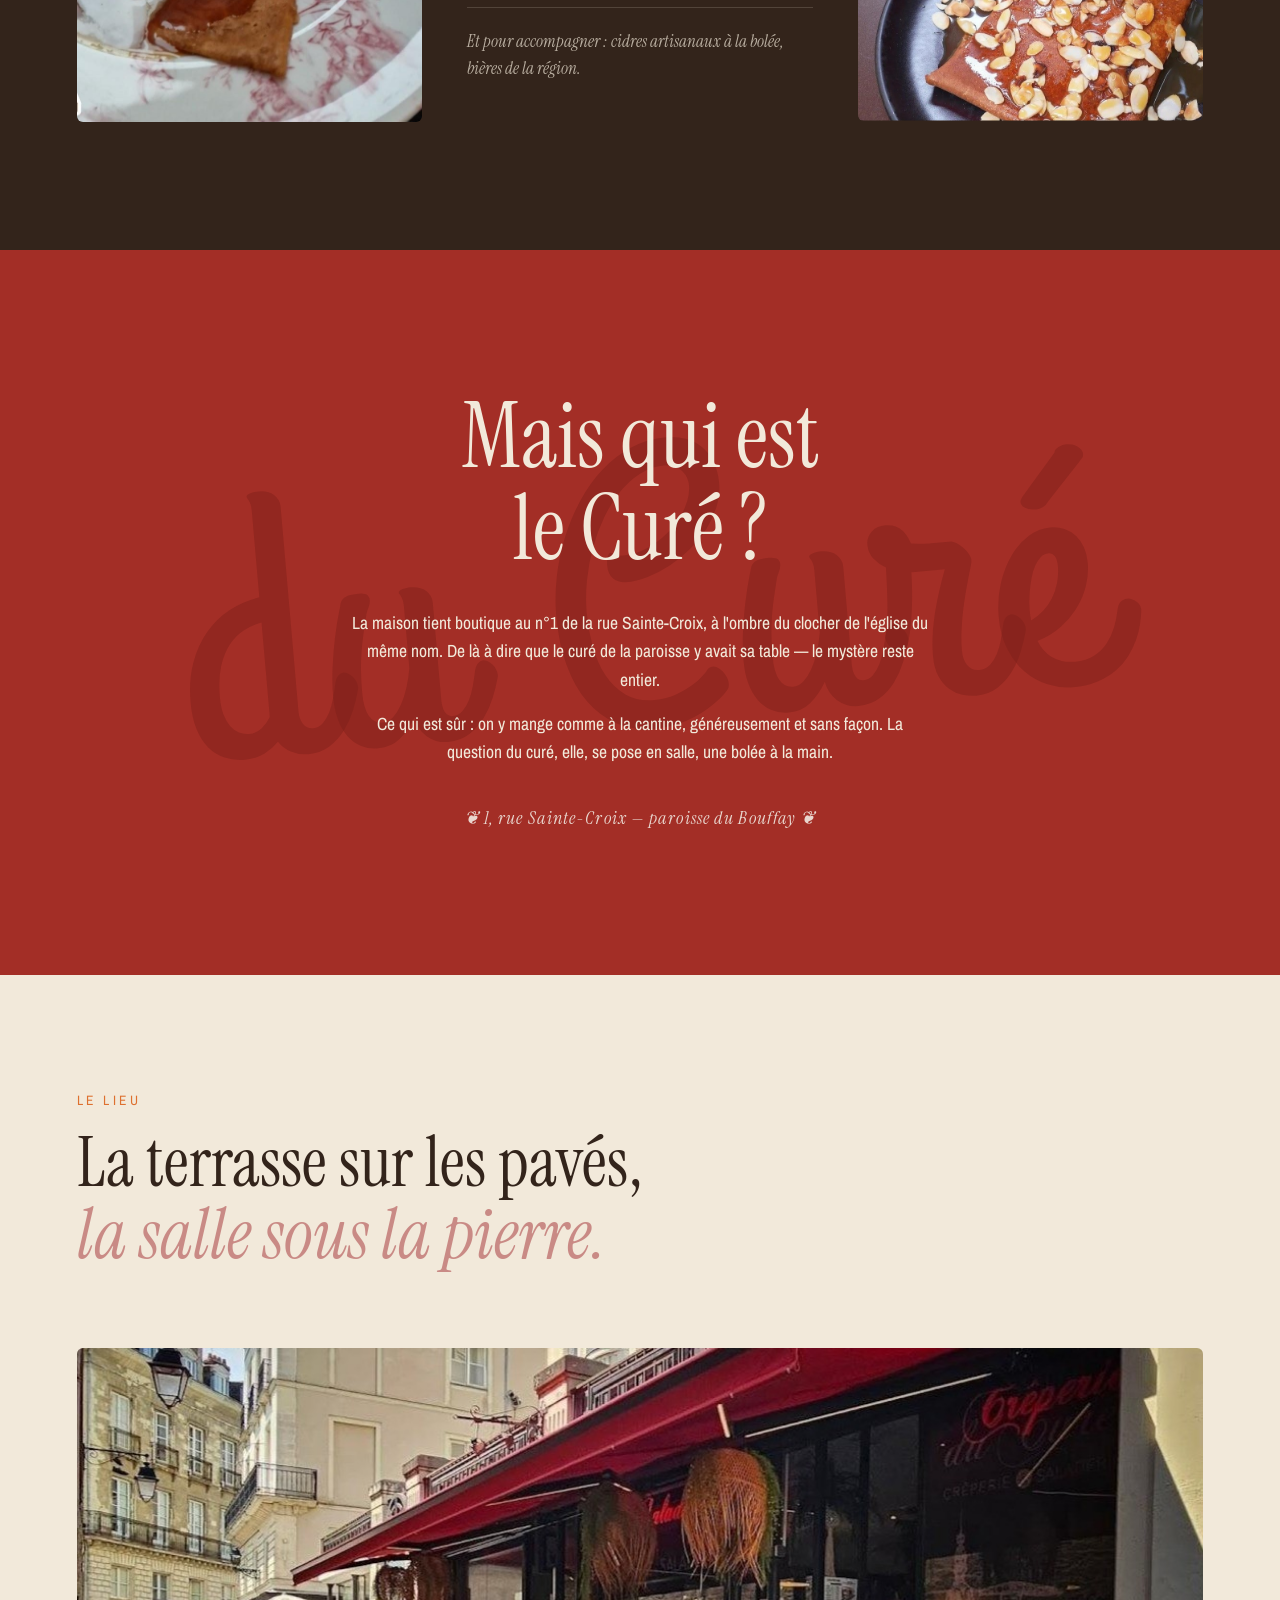
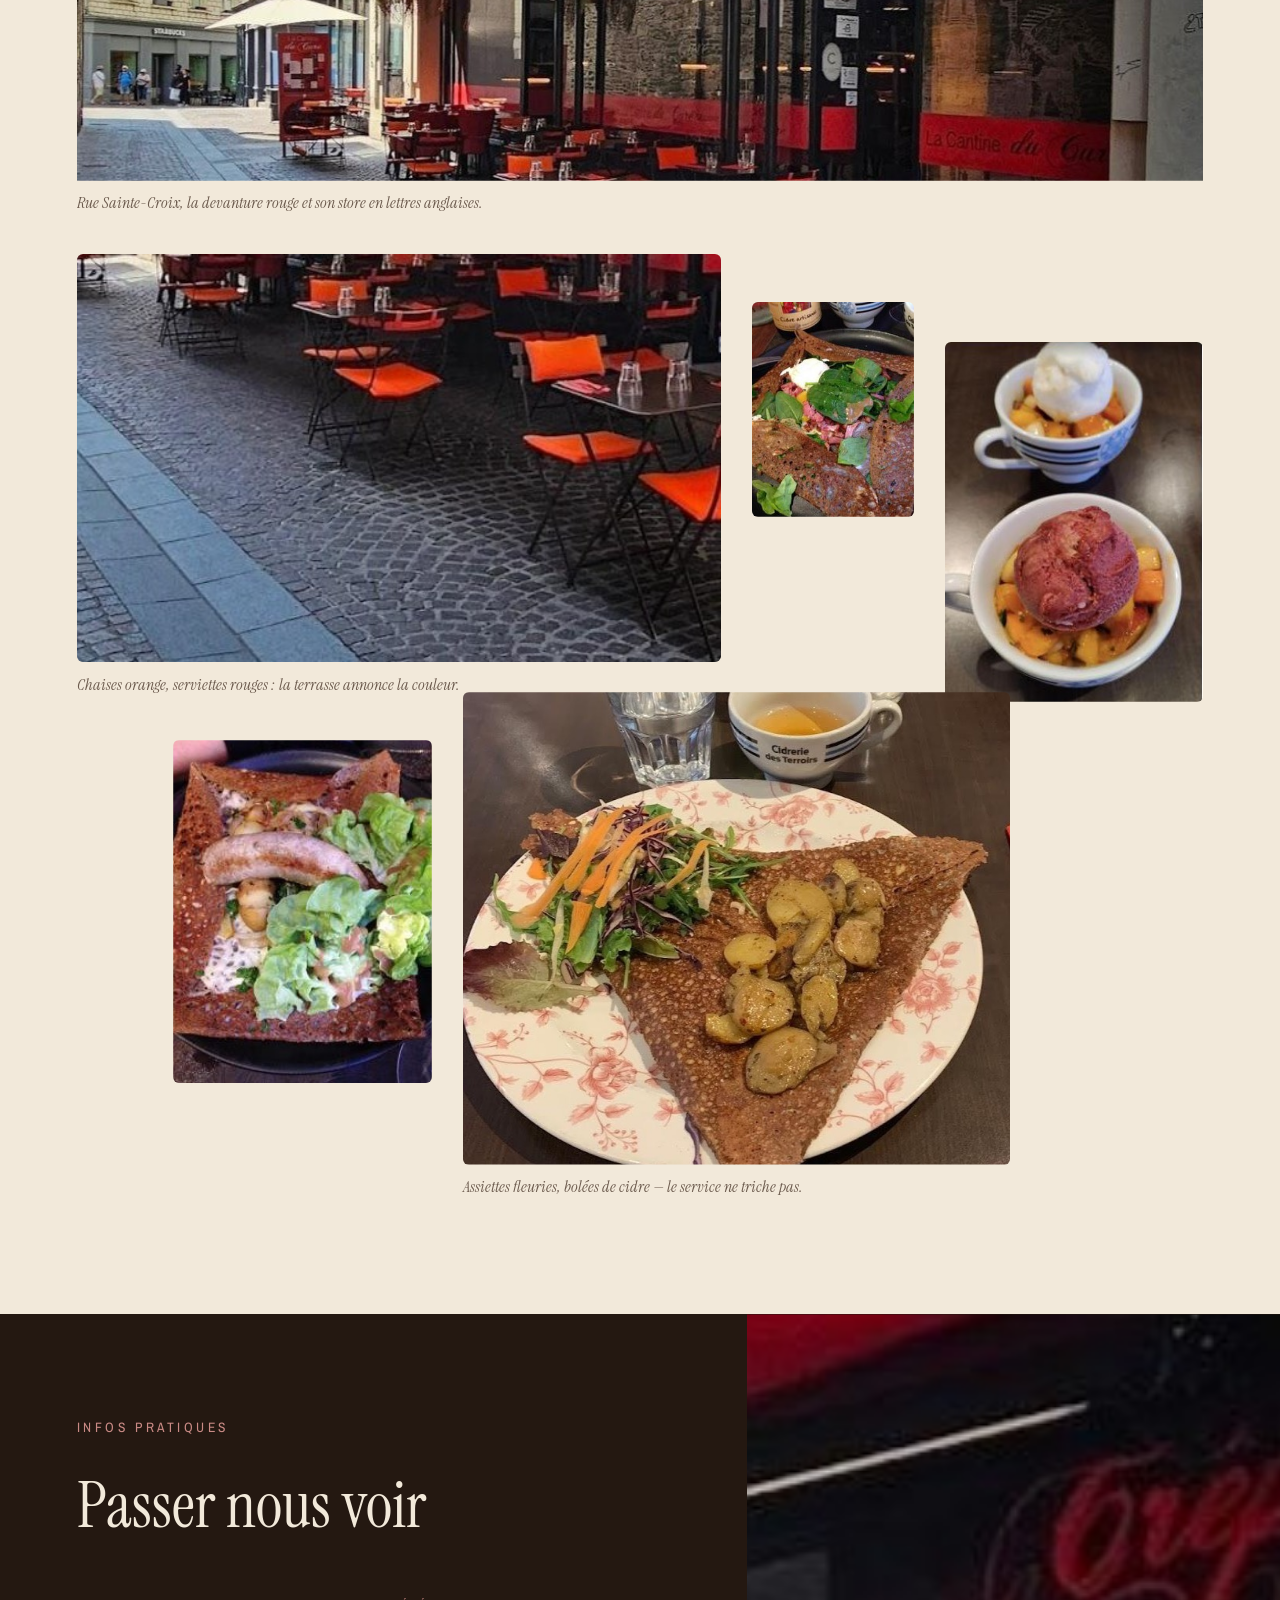
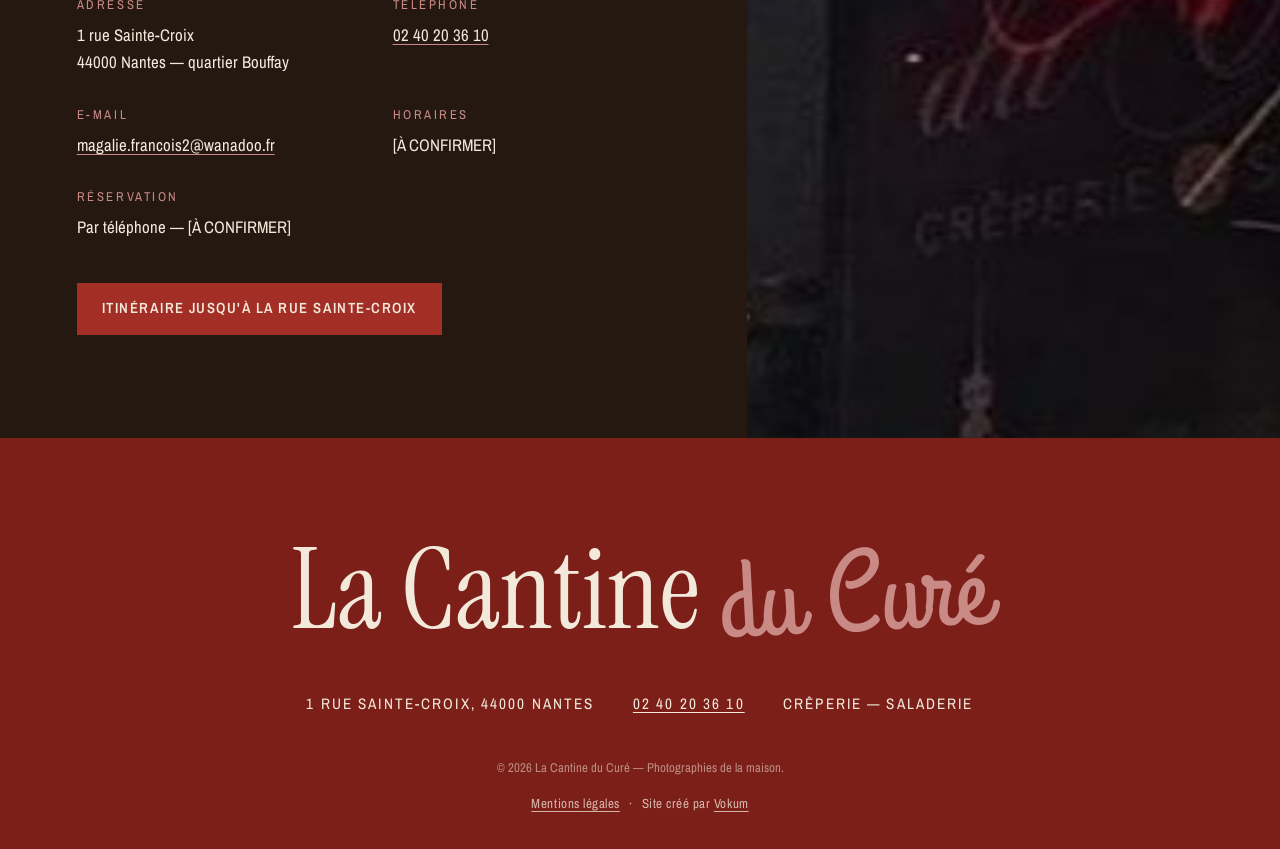
==== commit 5620e98e: "Perf: attributs d'image (CLS, lazy-loading, priorite LCP) et recompression - width/height ajoutes de" ====
--- a/index.html
+++ b/index.html
@@ -4,10 +4,11 @@
   <meta charset="UTF-8">
   <meta name="viewport" content="width=device-width, initial-scale=1.0">
   <title>La Cantine du Curé — Crêperie &amp; saladerie au Bouffay, Nantes</title>
+<link rel="canonical" href="https://lacantineducure-site.vercel.app/">
   <meta name="description" content="La Cantine du Curé, crêperie-saladerie au cœur du Bouffay à Nantes. Galettes de sarrasin généreuses, cidre à la bolée et terrasse sur les pavés de la rue Sainte-Croix.">
   <meta property="og:title" content="La Cantine du Curé — Crêperie &amp; saladerie au Bouffay, Nantes">
   <meta property="og:description" content="Galettes de sarrasin, cidre à la bolée et terrasse sur les pavés, à l'ombre du clocher de Sainte-Croix.">
-  <meta property="og:image" content="photos/facade.jpg">
+  <meta property="og:image" content="https://lacantineducure-site.vercel.app/photos/facade.jpg">
   <meta property="og:type" content="website">
   <meta property="og:locale" content="fr_FR">
   <link rel="preconnect" href="https://fonts.googleapis.com">
@@ -22,22 +23,27 @@
     })();
   </script>
   <script type="application/ld+json">
-  {
-    "@context": "https://schema.org",
-    "@type": "Restaurant",
-    "name": "La Cantine du Curé",
-    "servesCuisine": ["Crêperie", "Saladerie"],
-    "address": {
-      "@type": "PostalAddress",
-      "streetAddress": "1 rue Sainte-Croix",
-      "addressLocality": "Nantes",
-      "postalCode": "44000",
-      "addressCountry": "FR"
-    },
-    "telephone": "+33240203610",
-    "email": "magalie.francois2@wanadoo.fr"
-  }
-  </script>
+{
+  "@context": "https://schema.org",
+  "@type": "Restaurant",
+  "name": "La Cantine du Curé",
+  "servesCuisine": [
+    "Crêperie",
+    "Saladerie"
+  ],
+  "address": {
+    "@type": "PostalAddress",
+    "streetAddress": "1 rue Sainte-Croix",
+    "addressLocality": "Nantes",
+    "postalCode": "44000",
+    "addressCountry": "FR"
+  },
+  "telephone": "+33240203610",
+  "email": "magalie.francois2@wanadoo.fr",
+  "url": "https://lacantineducure-site.vercel.app/",
+  "image": "https://lacantineducure-site.vercel.app/photos/facade.jpg"
+}
+</script>
 </head>
 <body>
 
@@ -78,7 +84,7 @@
   <!-- ============ HERO ============ -->
   <section class="hero">
     <figure class="hero-photo">
-      <img src="photos/facade.jpg" alt="La façade rouge de La Cantine du Curé et sa terrasse aux chaises orange, sur les pavés de la rue Sainte-Croix à Nantes" fetchpriority="high">
+      <img src="photos/facade.jpg" alt="La façade rouge de La Cantine du Curé et sa terrasse aux chaises orange, sur les pavés de la rue Sainte-Croix à Nantes" fetchpriority="high" width="742" height="738" decoding="async">
     </figure>
     <div class="hero-panel">
       <p class="hero-sur">Crêperie — Saladerie · Bouffay, Nantes</p>
@@ -103,7 +109,7 @@
       <p>Ici les galettes arrivent pliées à la nantaise sur des assiettes fleuries, la terrasse déborde sur les pavés dès qu'il fait beau, et le clocher de Sainte-Croix sonne juste au-dessus des parasols.</p>
     </div>
     <figure class="intro-bolee reveal">
-      <img src="photos/bolee-cidre.jpg" alt="Bolée de cidre Kerisac en céramique rouge" loading="lazy">
+      <img src="photos/bolee-cidre.jpg" alt="Bolée de cidre Kerisac en céramique rouge" loading="lazy" width="330" height="300" decoding="async">
       <figcaption>Le cidre se boit à la bolée, comme il se doit.</figcaption>
     </figure>
   </section>
@@ -119,7 +125,7 @@
     <!-- Volet galettes -->
     <article class="volet volet-galettes">
       <figure class="volet-photo reveal-clip">
-        <img src="photos/galette-salami.jpg" alt="Galette de sarrasin au salami et salade, servie sur une assiette en toile de Jouy avec une bolée de cidre Kerisac" loading="lazy">
+        <img src="photos/galette-salami.jpg" alt="Galette de sarrasin au salami et salade, servie sur une assiette en toile de Jouy avec une bolée de cidre Kerisac" loading="lazy" width="644" height="668" decoding="async">
       </figure>
       <div class="volet-liste reveal">
         <h3><span class="script-accent">Les</span> galettes de sarrasin</h3>
@@ -134,7 +140,7 @@
         </ul>
       </div>
       <figure class="volet-insert reveal-clip">
-        <img src="photos/galette-saumon.jpg" alt="Gros plan sur une galette au saumon fumé et à la fondue de poireaux" loading="lazy">
+        <img src="photos/galette-saumon.jpg" alt="Gros plan sur une galette au saumon fumé et à la fondue de poireaux" loading="lazy" width="828" height="665" decoding="async">
       </figure>
     </article>
 
@@ -151,17 +157,17 @@
         <p class="volet-mention">La partie saladerie de la maison — pour les jours sans sarrasin.</p>
       </div>
       <figure class="volet-photo reveal-clip">
-        <img src="photos/tartare.jpg" alt="Tartare de bœuf au couteau et salade aux copeaux de carotte" loading="lazy">
+        <img src="photos/tartare.jpg" alt="Tartare de bœuf au couteau et salade aux copeaux de carotte" loading="lazy" width="830" height="742" decoding="async">
       </figure>
       <figure class="volet-insert insert-bas reveal-clip">
-        <img src="photos/piece-boucher.jpg" alt="Pièce du boucher sauce au poivre et pommes grenailles" loading="lazy">
+        <img src="photos/piece-boucher.jpg" alt="Pièce du boucher sauce au poivre et pommes grenailles" loading="lazy" width="432" height="316" decoding="async">
       </figure>
     </article>
 
     <!-- Volet douceurs -->
     <article class="volet volet-douceurs">
       <figure class="volet-photo reveal-clip">
-        <img src="photos/crepe-glace-caramel.jpg" alt="Crêpe au caramel au beurre salé et glace vanille sur assiette en toile de Jouy" loading="lazy">
+        <img src="photos/crepe-glace-caramel.jpg" alt="Crêpe au caramel au beurre salé et glace vanille sur assiette en toile de Jouy" loading="lazy" width="720" height="800" decoding="async">
       </figure>
       <div class="volet-liste reveal">
         <h3><span class="script-accent">Les</span> crêpes &amp; douceurs</h3>
@@ -173,7 +179,7 @@
         <p class="volet-mention">Et pour accompagner&nbsp;: cidres artisanaux à la bolée, bières de la région.</p>
       </div>
       <figure class="volet-insert reveal-clip">
-        <img src="photos/crepe-caramel-amandes.jpg" alt="Crêpe nappée de caramel et d'amandes effilées torréfiées, servie en terrasse" loading="lazy">
+        <img src="photos/crepe-caramel-amandes.jpg" alt="Crêpe nappée de caramel et d'amandes effilées torréfiées, servie en terrasse" loading="lazy" width="968" height="558" decoding="async">
       </figure>
     </article>
   </section>
@@ -199,26 +205,26 @@
     </header>
 
     <figure class="lieu-bandeau reveal-clip">
-      <img src="photos/facade-bandeau.jpg" alt="Le store rouge de la crêperie et les toits du Bouffay, rue Sainte-Croix" loading="lazy">
+      <img src="photos/facade-bandeau.jpg" alt="Le store rouge de la crêperie et les toits du Bouffay, rue Sainte-Croix" loading="lazy" width="1106" height="425" decoding="async">
       <figcaption>Rue Sainte-Croix, la devanture rouge et son store en lettres anglaises.</figcaption>
     </figure>
 
     <div class="lieu-galerie">
       <figure class="lg-terrasse reveal-clip">
-        <img src="photos/terrasse.jpg" alt="Les chaises pliantes orange de la terrasse sur les pavés du Bouffay" loading="lazy">
+        <img src="photos/terrasse.jpg" alt="Les chaises pliantes orange de la terrasse sur les pavés du Bouffay" loading="lazy" width="505" height="320" decoding="async">
         <figcaption>Chaises orange, serviettes rouges&nbsp;: la terrasse annonce la couleur.</figcaption>
       </figure>
       <figure class="lg-oeuf reveal-clip">
-        <img src="photos/galette-oeuf.jpg" alt="Galette garnie servie sur plaque, vue en salle" loading="lazy">
+        <img src="photos/galette-oeuf.jpg" alt="Galette garnie servie sur plaque, vue en salle" loading="lazy" width="234" height="310" decoding="async">
       </figure>
       <figure class="lg-sorbet reveal-clip">
-        <img src="photos/dessert-sorbet.jpg" alt="Coupes de fruits frais et sorbets dans des bols en céramique" loading="lazy">
+        <img src="photos/dessert-sorbet.jpg" alt="Coupes de fruits frais et sorbets dans des bols en céramique" loading="lazy" width="248" height="345" decoding="async">
       </figure>
       <figure class="lg-saucisse reveal-clip">
-        <img src="photos/galette-saucisse.jpg" alt="Galette à la saucisse grillée et salade verte" loading="lazy">
+        <img src="photos/galette-saucisse.jpg" alt="Galette à la saucisse grillée et salade verte" loading="lazy" width="234" height="310" decoding="async">
       </figure>
       <figure class="lg-champi reveal-clip">
-        <img src="photos/galette-champignons.jpg" alt="Galette aux champignons poêlés sur assiette en toile de Jouy, bolée de la Cidrerie des Terroirs" loading="lazy">
+        <img src="photos/galette-champignons.jpg" alt="Galette aux champignons poêlés sur assiette en toile de Jouy, bolée de la Cidrerie des Terroirs" loading="lazy" width="696" height="673" decoding="async">
         <figcaption>Assiettes fleuries, bolées de cidre — le service ne triche pas.</figcaption>
       </figure>
     </div>
@@ -254,7 +260,7 @@
       <a class="btn btn-plein" href="https://www.google.com/maps/dir/?api=1&destination=1+rue+Sainte-Croix+44000+Nantes" target="_blank" rel="noopener">Itinéraire jusqu'à la rue Sainte-Croix</a>
     </div>
     <figure class="infos-photo reveal-clip">
-      <img src="photos/enseigne-script.jpg" alt="Le lettrage anglais « Crêperie du Curé » peint sur le store rouge" loading="lazy">
+      <img src="photos/enseigne-script.jpg" alt="Le lettrage anglais « Crêperie du Curé » peint sur le store rouge" loading="lazy" width="456" height="200" decoding="async">
     </figure>
   </section>
 
